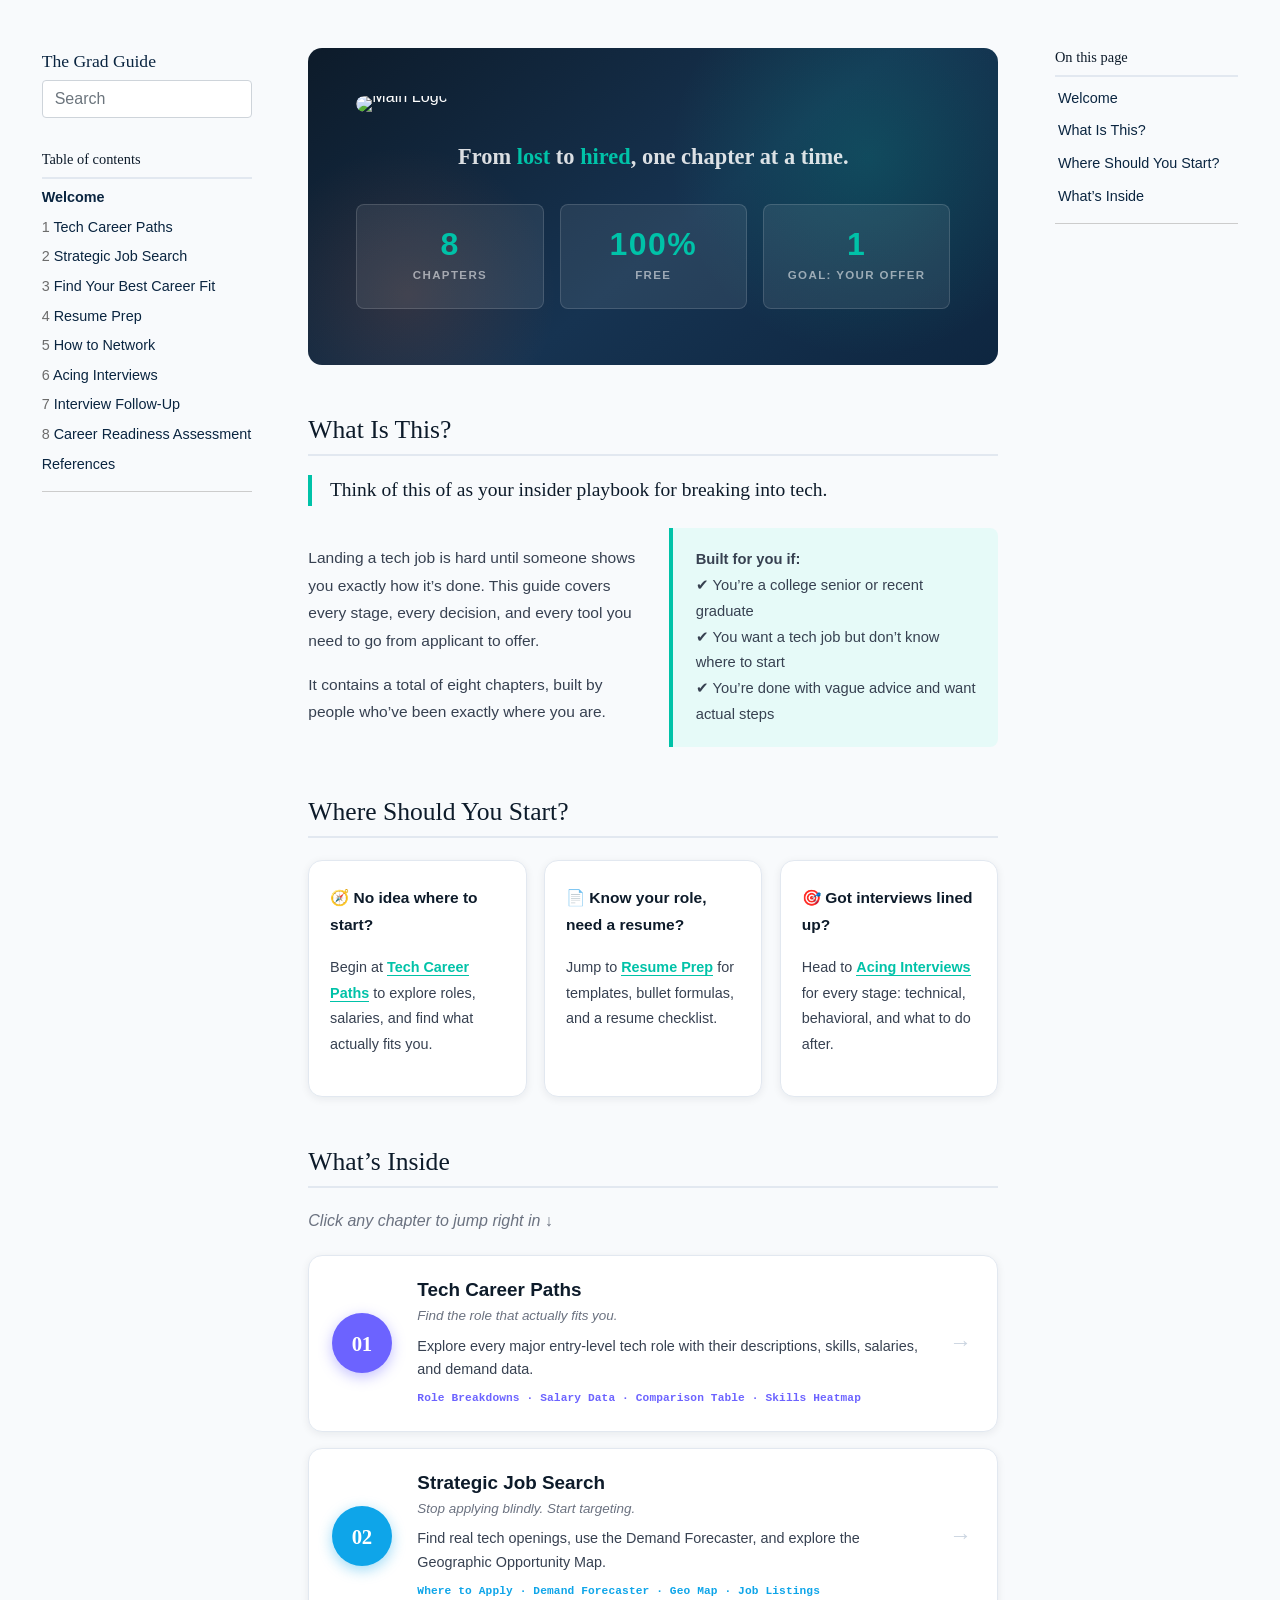
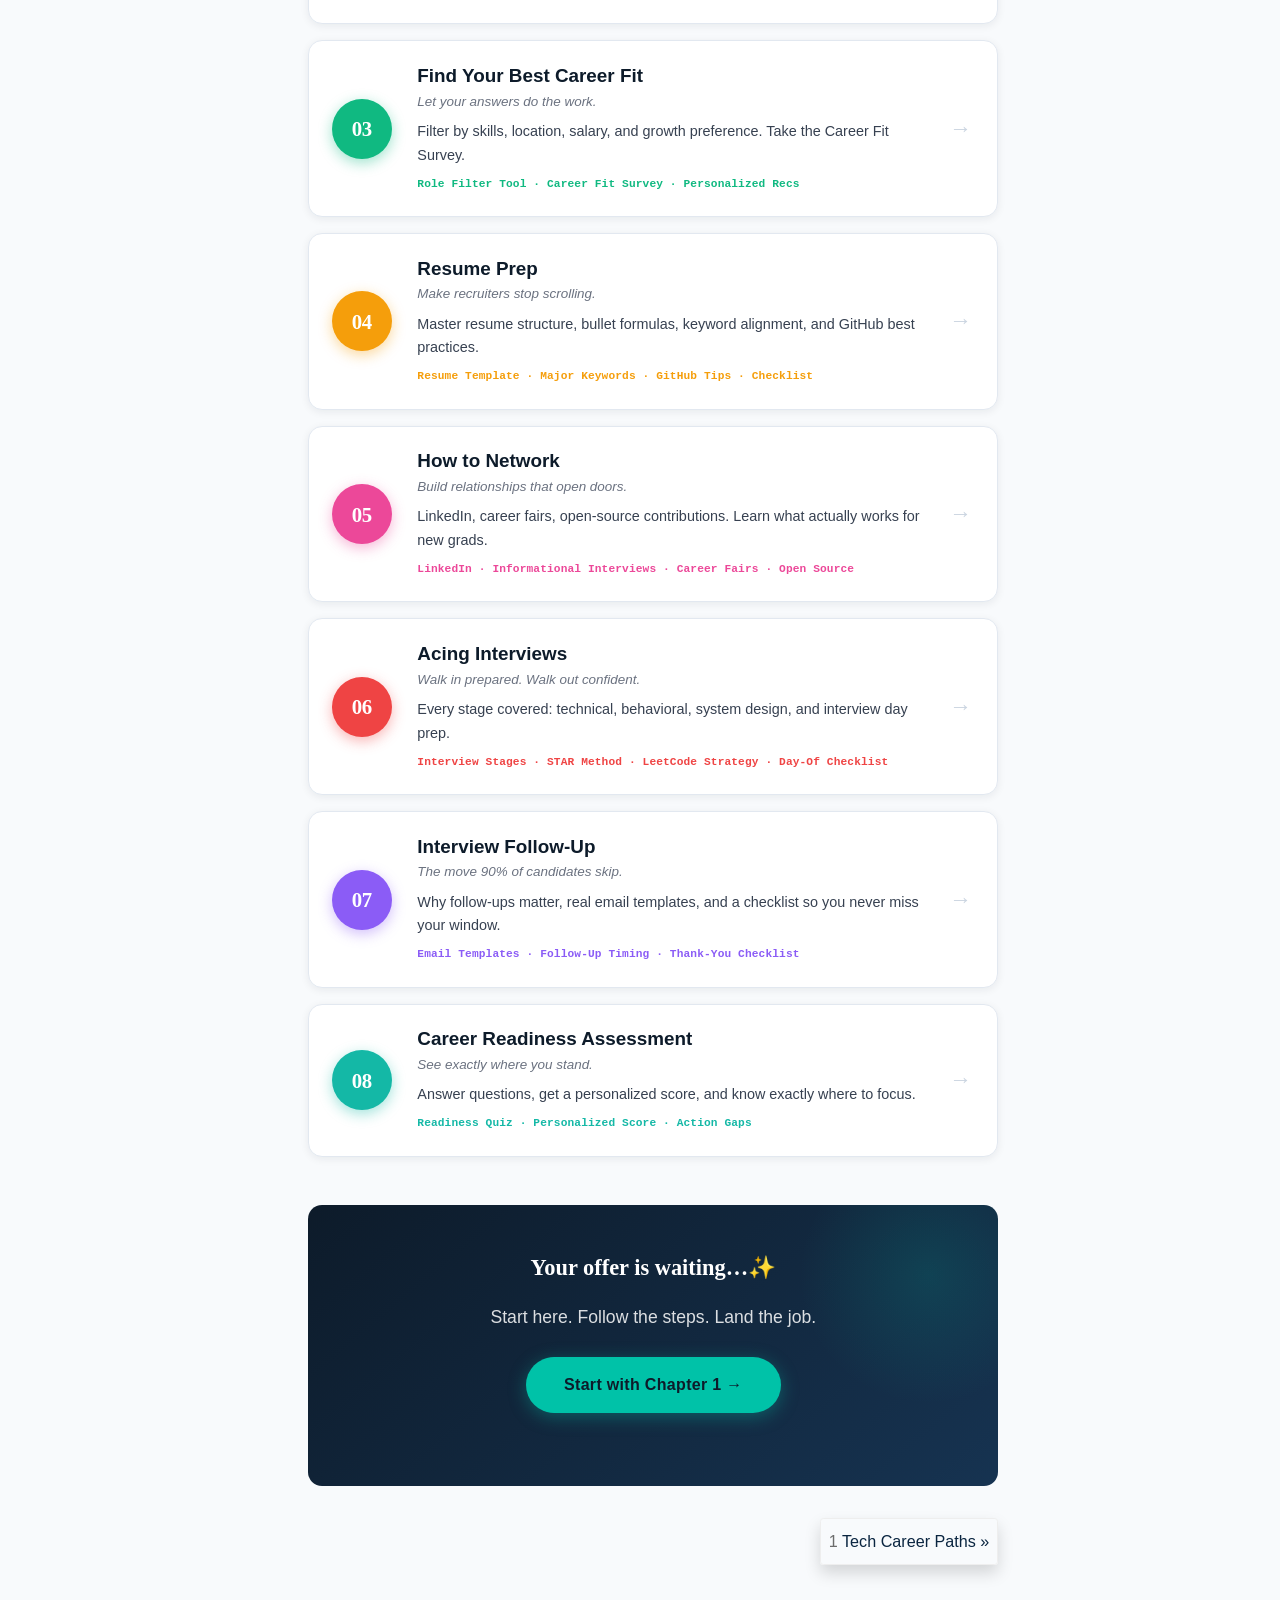
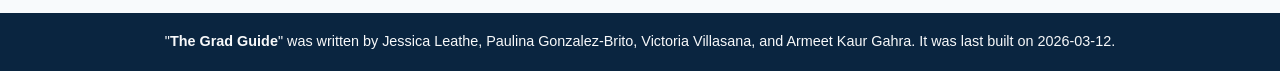
==== _book/index.html @ bd2f6f8c "Merge branch 'main' into Armeet" ====
<!DOCTYPE html>
<html lang="en">
<head>
<meta http-equiv="Content-Type" content="text/html; charset=UTF-8">
<meta charset="utf-8">
<meta name="viewport" content="width=device-width, initial-scale=1, shrink-to-fit=no">
<title>Welcome | The Grad Guide</title>
<meta name="author" content="Jessica Leathe, Paulina Gonzalez-Brito, Victoria Villasana, and Armeet Kaur Gahra">
<meta name="description" content="&lt;p&gt;This is a minimal example of using the bookdown package to write a book.
The HTML output format for this example is bookdown::bs4_book,
set in the _output.yml file.&lt;/p&gt;">
<meta name="generator" content="bookdown 0.46 with bs4_book()">
<meta property="og:title" content="Welcome | The Grad Guide">
<meta property="og:type" content="book">
<meta property="og:description" content="&lt;p&gt;This is a minimal example of using the bookdown package to write a book.
The HTML output format for this example is bookdown::bs4_book,
set in the _output.yml file.&lt;/p&gt;">
<meta name="twitter:card" content="summary">
<meta name="twitter:title" content="Welcome | The Grad Guide">
<meta name="twitter:description" content="&lt;p&gt;This is a minimal example of using the bookdown package to write a book.
The HTML output format for this example is bookdown::bs4_book,
set in the _output.yml file.&lt;/p&gt;">
<!-- JS --><script src="https://cdnjs.cloudflare.com/ajax/libs/clipboard.js/2.0.6/clipboard.min.js" integrity="sha256-inc5kl9MA1hkeYUt+EC3BhlIgyp/2jDIyBLS6k3UxPI=" crossorigin="anonymous"></script><script src="https://cdnjs.cloudflare.com/ajax/libs/fuse.js/6.4.6/fuse.js" integrity="sha512-zv6Ywkjyktsohkbp9bb45V6tEMoWhzFzXis+LrMehmJZZSys19Yxf1dopHx7WzIKxr5tK2dVcYmaCk2uqdjF4A==" crossorigin="anonymous"></script><script src="https://kit.fontawesome.com/6ecbd6c532.js" crossorigin="anonymous"></script><script src="libs/jquery-3.6.0/jquery-3.6.0.min.js"></script><meta name="viewport" content="width=device-width, initial-scale=1, shrink-to-fit=no">
<link href="libs/bootstrap-4.6.0/bootstrap.min.css" rel="stylesheet">
<script src="libs/bootstrap-4.6.0/bootstrap.bundle.min.js"></script><link href="libs/Source_Sans_Pro-0.4.9/font.css" rel="stylesheet">
<link href="libs/Fira_Code-0.4.9/font.css" rel="stylesheet">
<link href="libs/Playfair_Display-0.4.9/font.css" rel="stylesheet">
<script src="libs/bs3compat-0.8.0/transition.js"></script><script src="libs/bs3compat-0.8.0/tabs.js"></script><script src="libs/bs3compat-0.8.0/bs3compat.js"></script><link href="libs/bs4_book-1.0.0/bs4_book.css" rel="stylesheet">
<script src="libs/bs4_book-1.0.0/bs4_book.js"></script><script src="https://cdnjs.cloudflare.com/ajax/libs/autocomplete.js/0.38.0/autocomplete.jquery.min.js" integrity="sha512-GU9ayf+66Xx2TmpxqJpliWbT5PiGYxpaG8rfnBEk1LL8l1KGkRShhngwdXK1UgqhAzWpZHSiYPc09/NwDQIGyg==" crossorigin="anonymous"></script><script src="https://cdnjs.cloudflare.com/ajax/libs/mark.js/8.11.1/mark.min.js" integrity="sha512-5CYOlHXGh6QpOFA/TeTylKLWfB3ftPsde7AnmhuitiTX4K5SqCLBeKro6sPS8ilsz1Q4NRx3v8Ko2IBiszzdww==" crossorigin="anonymous"></script><!-- CSS --><style type="text/css">
    
    div.hanging-indent{margin-left: 1.5em; text-indent: -1.5em;}
  </style>
<style type="text/css">
    /* Used with Pandoc 2.11+ new --citeproc when CSL is used */
    div.csl-bib-body { }
    div.csl-entry {
      clear: both;
        }
    .hanging div.csl-entry {
      margin-left:2em;
      text-indent:-2em;
    }
    div.csl-left-margin {
      min-width:2em;
      float:left;
    }
    div.csl-right-inline {
      margin-left:2em;
      padding-left:1em;
    }
    div.csl-indent {
      margin-left: 2em;
    }
  </style>
<link rel="stylesheet" href="style.css">
</head>
<body data-spy="scroll" data-target="#toc">

<div class="container-fluid">
<div class="row">
  <header class="col-sm-12 col-lg-3 sidebar sidebar-book"><a class="sr-only sr-only-focusable" href="#content">Skip to main content</a>

    <div class="d-flex align-items-start justify-content-between">
      <h1>
        <a href="index.html" title="">The Grad Guide</a>
      </h1>
      <button class="btn btn-outline-primary d-lg-none ml-2 mt-1" type="button" data-toggle="collapse" data-target="#main-nav" aria-expanded="true" aria-controls="main-nav"><i class="fas fa-bars"></i><span class="sr-only">Show table of contents</span></button>
    </div>

    <div id="main-nav" class="collapse-lg">
      <form role="search">
        <input id="search" class="form-control" type="search" placeholder="Search" aria-label="Search">
</form>

      <nav aria-label="Table of contents"><h2>Table of contents</h2>
        <ul class="book-toc list-unstyled">
<li><a class="active" href="index.html">Welcome</a></li>
<li><a class="" href="tech-career-paths.html"><span class="header-section-number">1</span> Tech Career Paths</a></li>
<li><a class="" href="strategic-job-search.html"><span class="header-section-number">2</span> Strategic Job Search</a></li>
<li><a class="" href="find-your-best-career-fit.html"><span class="header-section-number">3</span> Find Your Best Career Fit</a></li>
<li><a class="" href="resume-prep.html"><span class="header-section-number">4</span> Resume Prep</a></li>
<li><a class="" href="how-to-network.html"><span class="header-section-number">5</span> How to Network</a></li>
<li><a class="" href="acing-interviews.html"><span class="header-section-number">6</span> Acing Interviews</a></li>
<li><a class="" href="interview-follow-up.html"><span class="header-section-number">7</span> Interview Follow-Up</a></li>
<li><a class="" href="career-readiness-assessment.html"><span class="header-section-number">8</span> Career Readiness Assessment</a></li>
<li><a class="" href="references.html">References</a></li>
</ul>

        <div class="book-extra">
          
        </div>
      </nav>
</div>
  </header><main class="col-sm-12 col-md-9 col-lg-7" id="content"><!--bookdown:title:end--><!--bookdown:title:start--><div id="welcome" class="section level1 unnumbered">
<h1>Welcome<a class="anchor" aria-label="anchor" href="#welcome"><i class="fas fa-link"></i></a>
</h1>
<div class="welcome-hero">
<div class="hero-logo">
<div class="float">
<img src="logo.png" alt="Main Logo"><div class="figcaption">Main Logo</div>
</div>
</div>
<div class="hero-tagline">
<p>From <strong>lost</strong> to <strong>hired</strong>, one chapter at a time.</p>
</div>
<div class="hero-stat-row">
<div class="hero-stat">
<p><strong>8</strong></p>
<p>Chapters</p>
</div>
<div class="hero-stat">
<p><strong>100%</strong></p>
<p>Free</p>
</div>
<div class="hero-stat">
<p><strong>1</strong></p>
<p>Goal: Your Offer</p>
</div>
</div>
</div>
<hr>
<div id="what-is-this" class="section level2 unnumbered">
<h2>What Is This?<a class="anchor" aria-label="anchor" href="#what-is-this"><i class="fas fa-link"></i></a>
</h2>
<div class="about-lead">
<p>Think of this of as your insider playbook for breaking into tech.</p>
</div>
<div class="two-col">
<div class="two-col-left">
<p>Landing a tech job is hard until someone shows you exactly how it’s done. This guide covers every stage, every decision, and every tool you need to go from applicant to offer.</p>
<p>It contains a total of eight chapters, built by people who’ve been exactly where you are.</p>
</div>
<div class="two-col-right">
<div class="callout-highlight">
<p><strong>Built for you if:</strong></p>
<p>✔ You’re a college senior or recent graduate</p>
<p>✔ You want a tech job but don’t know where to start</p>
<p>✔ You’re done with vague advice and want actual steps</p>
</div>
</div>
</div>
<hr>
</div>
<div id="where-should-you-start" class="section level2 unnumbered">
<h2>Where Should You Start?<a class="anchor" aria-label="anchor" href="#where-should-you-start"><i class="fas fa-link"></i></a>
</h2>
<div class="usage-grid">
<div class="usage-card card-blue">
<p><strong>🧭 No idea where to start?</strong></p>
<p>Begin at <a href="tech-career-paths.html#tech-career-paths">Tech Career Paths</a> to explore roles, salaries, and find what actually fits you.</p>
</div>
<div class="usage-card card-purple">
<p><strong>📄 Know your role, need a resume?</strong></p>
<p>Jump to <a href="resume-prep.html#resume-prep">Resume Prep</a> for templates, bullet formulas, and a resume checklist.</p>
</div>
<div class="usage-card card-orange">
<p><strong>🎯 Got interviews lined up?</strong></p>
<p>Head to <a href="acing-interviews.html#acing-interviews">Acing Interviews</a> for every stage: technical, behavioral, and what to do after.</p>
</div>
</div>
<hr>
</div>
<div id="whats-inside" class="section level2 unnumbered">
<h2>What’s Inside<a class="anchor" aria-label="anchor" href="#whats-inside"><i class="fas fa-link"></i></a>
</h2>
<div class="chapters-intro">
<p>Click any chapter to jump right in ↓</p>
</div>
<div class="chapter-card cc-1">
<p><a href="tech-career-paths.html#tech-career-paths" class="card-title-link"><strong>Tech Career Paths</strong></a></p>
<p><a href="tech-career-paths.html#tech-career-paths" class="card-sub-link"><em>Find the role that actually fits you.</em></a></p>
<p><a href="tech-career-paths.html#tech-career-paths" class="card-desc-link">Explore every major entry-level tech role with their descriptions, skills, salaries, and demand data.</a></p>
<p><a href="tech-career-paths.html#tech-career-paths" class="card-tags-link"><code>Role Breakdowns · Salary Data · Comparison Table · Skills Heatmap</code></a></p>
</div>
<div class="chapter-card cc-2">
<p><a href="strategic-job-search.html#strategic-job-search" class="card-title-link"><strong>Strategic Job Search</strong></a></p>
<p><a href="strategic-job-search.html#strategic-job-search" class="card-sub-link"><em>Stop applying blindly. Start targeting.</em></a></p>
<p><a href="strategic-job-search.html#strategic-job-search" class="card-desc-link">Find real tech openings, use the Demand Forecaster, and explore the Geographic Opportunity Map.</a></p>
<p><a href="strategic-job-search.html#strategic-job-search" class="card-tags-link"><code>Where to Apply · Demand Forecaster · Geo Map · Job Listings</code></a></p>
</div>
<div class="chapter-card cc-3">
<p><a href="find-your-best-career-fit.html#find-your-best-career-fit" class="card-title-link"><strong>Find Your Best Career Fit</strong></a></p>
<p><a href="find-your-best-career-fit.html#find-your-best-career-fit" class="card-sub-link"><em>Let your answers do the work.</em></a></p>
<p><a href="find-your-best-career-fit.html#find-your-best-career-fit" class="card-desc-link">Filter by skills, location, salary, and growth preference. Take the Career Fit Survey.</a></p>
<p><a href="find-your-best-career-fit.html#find-your-best-career-fit" class="card-tags-link"><code>Role Filter Tool · Career Fit Survey · Personalized Recs</code></a></p>
</div>
<div class="chapter-card cc-4">
<p><a href="resume-prep.html#resume-prep" class="card-title-link"><strong>Resume Prep</strong></a></p>
<p><a href="resume-prep.html#resume-prep" class="card-sub-link"><em>Make recruiters stop scrolling.</em></a></p>
<p><a href="resume-prep.html#resume-prep" class="card-desc-link">Master resume structure, bullet formulas, keyword alignment, and GitHub best practices.</a></p>
<p><a href="resume-prep.html#resume-prep" class="card-tags-link"><code>Resume Template · Major Keywords · GitHub Tips · Checklist</code></a></p>
</div>
<div class="chapter-card cc-5">
<p><a href="how-to-network.html#how-to-network" class="card-title-link"><strong>How to Network</strong></a></p>
<p><a href="how-to-network.html#how-to-network" class="card-sub-link"><em>Build relationships that open doors.</em></a></p>
<p><a href="how-to-network.html#how-to-network" class="card-desc-link">LinkedIn, career fairs, open-source contributions. Learn what actually works for new grads.</a></p>
<p><a href="how-to-network.html#how-to-network" class="card-tags-link"><code>LinkedIn · Informational Interviews · Career Fairs · Open Source</code></a></p>
</div>
<div class="chapter-card cc-6">
<p><a href="acing-interviews.html#acing-interviews" class="card-title-link"><strong>Acing Interviews</strong></a></p>
<p><a href="acing-interviews.html#acing-interviews" class="card-sub-link"><em>Walk in prepared. Walk out confident.</em></a></p>
<p><a href="acing-interviews.html#acing-interviews" class="card-desc-link">Every stage covered: technical, behavioral, system design, and interview day prep.</a></p>
<p><a href="acing-interviews.html#acing-interviews" class="card-tags-link"><code>Interview Stages · STAR Method · LeetCode Strategy · Day-Of Checklist</code></a></p>
</div>
<div class="chapter-card cc-7">
<p><a href="interview-follow-up.html#interview-follow-up" class="card-title-link"><strong>Interview Follow-Up</strong></a></p>
<p><a href="interview-follow-up.html#interview-follow-up" class="card-sub-link"><em>The move 90% of candidates skip.</em></a></p>
<p><a href="interview-follow-up.html#interview-follow-up" class="card-desc-link">Why follow-ups matter, real email templates, and a checklist so you never miss your window.</a></p>
<p><a href="interview-follow-up.html#interview-follow-up" class="card-tags-link"><code>Email Templates · Follow-Up Timing · Thank-You Checklist</code></a></p>
</div>
<div class="chapter-card cc-8">
<p><a href="career-readiness-assessment.html#career-readiness-assessment" class="card-title-link"><strong>Career Readiness Assessment</strong></a></p>
<p><a href="career-readiness-assessment.html#career-readiness-assessment" class="card-sub-link"><em>See exactly where you stand.</em></a></p>
<p><a href="career-readiness-assessment.html#career-readiness-assessment" class="card-desc-link">Answer questions, get a personalized score, and know exactly where to focus.</a></p>
<p><a href="career-readiness-assessment.html#career-readiness-assessment" class="card-tags-link"><code>Readiness Quiz · Personalized Score · Action Gaps</code></a></p>
</div>
<hr>
<div class="closing-message">
<div class="closing-inner">
<p><strong>Your offer is waiting…✨</strong></p>
<p>Start here. Follow the steps. Land the job.</p>
</div>
<div class="start-cta">
<p><a href="tech-career-paths.html#tech-career-paths">Start with Chapter 1 →</a></p>
</div>
</div>

</div>
</div>
  <div class="chapter-nav">
<div class="empty"></div>
<div class="next"><a href="tech-career-paths.html"><span class="header-section-number">1</span> Tech Career Paths</a></div>
</div></main><div class="col-md-3 col-lg-2 d-none d-md-block sidebar sidebar-chapter">
    <nav id="toc" data-toggle="toc" aria-label="On this page"><h2>On this page</h2>
      <ul class="nav navbar-nav">
<li><a class="nav-link" href="#welcome">Welcome</a></li>
<li><a class="nav-link" href="#what-is-this">What Is This?</a></li>
<li><a class="nav-link" href="#where-should-you-start">Where Should You Start?</a></li>
<li><a class="nav-link" href="#whats-inside">What’s Inside</a></li>
</ul>

      <div class="book-extra">
        <ul class="list-unstyled">
          
        </ul>
</div>
    </nav>
</div>

</div>
</div> <!-- .container -->

<footer class="bg-primary text-light mt-5"><div class="container"><div class="row">

  <div class="col-12 col-md-6 mt-3">
    <p>"<strong>The Grad Guide</strong>" was written by Jessica Leathe, Paulina Gonzalez-Brito, Victoria Villasana, and Armeet Kaur Gahra. It was last built on 2026-03-12.</p>
  </div>

  <div class="col-12 col-md-6 mt-3">
    <p>This book was built by the <a class="text-light" href="https://bookdown.org">bookdown</a> R package.</p>
  </div>

</div></div>
</footer>
</body>
</html>
---- _book/libs/bs4_book-1.0.0/bs4_book.css ----
/* Page structure ----------------------------------------------------------

+-----+-----------------+------+--------------+
|     | sidebar-chapter | main | sidebar-book |
+=====+=================+======+==============+
| sml | 12 (collapsed)  | 12   | -            |
| md  | 12 (collapsed)  | 9    | 3            |
| lg  | 3               | 7    | 2            |
+-----+-----------------+------+--------------+

Side uses container-fluid so we set up some additional breakpoints, to ensure
that the columns never get too wide, either individually or collectively.

*/


@media (min-width: 1200px) {
  .container-fluid {
    max-width: 95rem;
  }
  .container-fluid .row {
    justify-content: space-evenly;
  }
  .container-fluid main {
    max-width: 45rem;
  }
  .sidebar {
    max-width: 15rem;
  }

  /* Increase font-size for very wide devices */
  body {
    font-size: 18px
  }
}

main {margin-top: 1rem;}

@media (max-width: 991.98px) {
  .sidebar {
    max-width: 100%;
  }

  .collapse-lg {
    display: none;
    padding: 1rem;
    border-radius: 0.2rem;
    background: #fafafa;
    margin-top: 0.5rem;
    margin-bottom: 1rem;
    box-shadow: 5px 5px 10px rgba(0.1, 0.1, 0.1, 0.5);
    border: 1px solid var(--primary);
  }
  .book-toc {
    column-count: 2;
  }
  .sidebar-book, main {
    padding-left: 1rem;
  }
  .sidebar-book {
    margin-top: 1rem;
  }
}
@media (min-width: 992px) {
  .collapse-lg {
    display: block !important;
  }
}
.collapse-lg.show {
  display: block;
}

@media (min-width: 768px) {
  .sidebar-chapter {
    position: sticky;
    max-height: 100vh;
    top: 0;
    overflow-y: auto;
  }
}

@media (min-width: 992px) {
  .sidebar-book {
    position: sticky;
    max-height: 100vh;
    top: 0;
    overflow-y: auto;
  }
}

/* Chapter nav ----------------------------------------- */

.chapter-nav {
  display: flex;
  justify-content: space-between;
  margin-top: 2rem;
}
.chapter-nav .prev, .chapter-nav .next {
  padding: 0.5rem;
  border: 1px solid #eee;
  border-radius: 0.2rem;
  box-shadow: 0 .5rem 1rem rgba(0,0,0,.15);
}
.chapter-nav .empty {
  border: none;
}
.chapter-nav .prev a:before {
  content: "« ";
}
.chapter-nav .next a:after {
  content: " »";
}

/* Sidebar ------------------------------------------------------ */

.sidebar h1, .sidebar h2 {
  margin-top: 1.5rem;
  margin-bottom: 0.5rem;
}
.sidebar h1 {
  font-size: 1.1rem;
}
@media (max-width: 991.98px) {
  .sidebar h1 {
    font-size: 1.5rem;
    margin-top: 0rem;
  }
}
.sidebar h2 {
  font-size: 0.9rem;
}

.sidebar hr {
  margin: 0 0 0.5rem 0;
}

.sidebar li {
  margin-bottom: 0.5rem;
  font-size: 0.9rem;
  line-height: 1.5;
}

.sidebar li.book-part {
  margin-top: 1rem;
}

.book-toc .active {
  font-weight: bolder;
}

.book-extra {
  border-top: 1px solid #ccc;
  margin-top: 0.5rem;
  padding-top: 0.5rem;
  font-size: 0.9rem;
}

.book-extra i {
  font-size: 1.2em;
}

/* Sticky footer ----------------------------------------- */
html, body {height: 100%}

body {
  display: flex;
  flex-direction: column;
}
.container-fluid {
  flex: 1 0 auto;
}
footer {
  flex-shrink: 0;
  font-size: 0.9rem;

}
footer a {
  text-decoration: underline;
}

/* Scrollspy --------------------------------------------- */

nav[data-toggle="toc"] .nav > li {
  margin-bottom: calc(0.5rem - 3px);
}

nav[data-toggle="toc"] .nav > li > a {
  padding: 3px;
  display: block;
}

nav[data-toggle="toc"] .nav > li > a:hover {
  text-decoration: underline;
}

nav[data-toggle="toc"] .nav a.nav-link.active,
nav[data-toggle="toc"] .nav .nav-link.active > li > a {
  background-color: #eee;
}

/* Nav: second level (shown on .active) */
nav[data-toggle="toc"] .nav-link + ul {
  display: none;
}
nav[data-toggle="toc"] .nav-link.active + ul {
  margin-top: 3px;
  display: block;
}

nav[data-toggle="toc"] .nav .nav > li {
  margin-bottom: 0;
}
nav[data-toggle="toc"] .nav .nav > li > a {
  margin-left: 10px;
}
/* Figures -------------------------------------------- */

.figure, .inline-figure {
  width: 100%;
  overflow-x: auto;
}

.inline-figure {
  border: solid 2px #f1f1f1;
  margin-bottom: 1rem; /* to match <p> */
}

.figure {
  border-top: 2px solid #eee;
  border-bottom: 2px solid #eee;
  margin:  1.5rem -0.5rem 1rem -0.5rem;
  padding: 1.5rem    0    1rem      1rem;
}

@media (max-width: 767.98px) {
  .figure {
    margin: 1.5rem -1rem 1.5rem -1rem;
    padding: 1.5rem;
    width: 100vw;
  }
}

caption, p.caption {
  text-align: left;
  margin-top: 1rem;
  margin-bottom: 0;
  font-size: 0.9rem;
  color: #777;
}

/* Headings -------------------------------------------- */

h2 {
  margin-top: 2rem;
  margin-bottom: 1rem;
  font-size: 1.5rem;
}
h3 { margin-top: 1.5em; font-size: 1.2rem; }
h4 { margin-top: 1.5em; font-size: 1.1rem; }
h5 { margin-top: 1.5em; font-size: 1rem; }

h1, h2, h3, h4, h5 {
  line-height: 1.3;
}

.header-section-number {
  color: #6C6C6C;
  font-weight: normal;
}

.dropdown-item .header-section-number {
  position: absolute;
  width: 2rem;
  left: -1rem;
  display: block;
  text-align: right;
}

.anchor {
  font-size: max(0.5em, 1rem);
  margin-left: 0.5rem;
  display: none;
}
h1:hover .anchor,
h2:hover .anchor,
h3:hover .anchor,
h4:hover .anchor,
h5:hover .anchor,
h6:hover .anchor {
  display: inline;
}

/* Tables ---------------------------------------------- */

.inline-table {
  overflow-x: auto;
}

table.kable_wrapper td {
  vertical-align: top;
}


/* Footnotes --------------------------------------------- */

.popover {
  max-width: min(100vw, 32rem);
  font-size: 0.9rem;
  box-shadow: 4px 4px 8px rgba(0, 0, 0, 0.3);
}
.popover-body {
  padding: 0.75rem;
}
.popover-body p:last-child {
  margin-bottom: 0;
}

a.footnote-ref {
  cursor: pointer;
}

/* Search ---------------------------------------------- */

mark {
  background: linear-gradient(-100deg,
    hsla(48,92%,75%,.3),
    hsla(48,92%,75%,.7) 95%,
    hsla(48,92%,75%,.1)
  )
}

.algolia-autocomplete .aa-hint {
  color: #999;
}
.algolia-autocomplete .aa-dropdown-menu {
  width: min(100%, 20rem);
  background-color: #fff;
  border: 1px solid var(--gray);
  border-radius: 0.2rem;
  margin-top: 2px;

  max-height: 50vh;
  overflow-y: auto;
}
.algolia-autocomplete .aa-dropdown-menu .aa-suggestion {
  cursor: pointer;
  padding: 5px 4px;
  border-bottom: 1px #ddd solid;
  font-size: 0.9rem;
}
.algolia-autocomplete .aa-dropdown-menu .aa-suggestion.aa-cursor {
  background-color: #B2D7FF;
}

/* Code ------------------------------------------------ */

pre {
  position: relative;
  overflow: auto;
  border: 1px solid #eee;
  padding: 0.5rem;
  margin: 0 -0.5rem 1rem -0.5rem;
  background-image: linear-gradient(160deg,#f8f8f8 0,#f1f1f1 100%);
}

@media (max-width: 767.98px) {
  /* Make background span full width on mobile */
  .section > .sourceCode > pre {
    margin: 0 -1rem 1rem -1rem;
    padding: 0.5rem 1rem;
    width: 100vw;
  }
}

code {
  background-color: #f8f8f8;
}

pre code {
  background-color: transparent;
  word-break: normal; /* force wide blocks to scroll, not wrap */
  word-wrap: normal;
}

pre, code {
  border-radius: 0.2rem;
  color: #212529; /* match text colour */
}
code a:any-link {
  color: inherit; /* use colour from syntax highlighting */
  text-decoration: underline;
  text-decoration-color: #ccc;
}

/* copy button */

div.sourceCode {
  position: relative;
}

.btn-copy {
  position: absolute;
  top: 0rem;
  right: -0.5rem; /* coherent with pre margin rule */
}

div.sourceCode > button {
  filter: opacity(50%);
}

div.sourceCode > button:hover {
  filter: opacity(100%);
}

div.sourceCode > button > i.bi::before {
  display: inline-block;
  height: 1rem;
  width: 1rem;
  content: "";
  vertical-align: -0.125em;
  background-image: url('data:image/svg+xml,<svg xmlns="http://www.w3.org/2000/svg" width="16" height="16" fill="currentColor" viewBox="0 0 16 16"><path d="M4 1.5H3a2 2 0 0 0-2 2V14a2 2 0 0 0 2 2h10a2 2 0 0 0 2-2V3.5a2 2 0 0 0-2-2h-1v1h1a1 1 0 0 1 1 1V14a1 1 0 0 1-1 1H3a1 1 0 0 1-1-1V3.5a1 1 0 0 1 1-1h1v-1z"/><path d="M9.5 1a.5.5 0 0 1 .5.5v1a.5.5 0 0 1-.5.5h-3a.5.5 0 0 1-.5-.5v-1a.5.5 0 0 1 .5-.5h3zm-3-1A1.5 1.5 0 0 0 5 1.5v1A1.5 1.5 0 0 0 6.5 4h3A1.5 1.5 0 0 0 11 2.5v-1A1.5 1.5 0 0 0 9.5 0h-3z"/></svg>');
  background-repeat: no-repeat;
  background-size: 1rem 1rem;
}

div.sourceCode > button.btn-copy-checked > .bi::before {
  background-image: url('data:image/svg+xml,<svg xmlns="http://www.w3.org/2000/svg" width="16" height="16" fill="currentColor" viewBox="0 0 16 16"><path d="M13.854 3.646a.5.5 0 0 1 0 .708l-7 7a.5.5 0 0 1-.708 0l-3.5-3.5a.5.5 0 1 1 .708-.708L6.5 10.293l6.646-6.647a.5.5 0 0 1 .708 0z"/></svg>');
}

/* https://github.com/rstudio/distill/blob/master/inst/rmarkdown/templates/distill_article/resources/a11y.theme + https://gist.github.com/hadley/f53b6e92df20994fdabe6562d284728a */
code span.ot {color:#007faa}
code span.at {color:#7d9029}
code span.ss {color:#bb6688}
code span.an {color:#545454;}
code span.fu {color:#4254A7}
code span.st {color:#008000}
code span.cf {color:#007faa;}
code span.op {color:#696969}
code span.er {color:#ff0000;}
code span.bn {color:#a1024a}
code span.al {color:#ff0000;}
code span.va {color:#19177c}
code span.bu {color: #007faa;}
code span.ex {}
code span.pp {color:#bc7a00}
code span.in {color:#545454;}
code span.vs {color:#008000}
code span.wa {color:#545454; font-style: italic}
code span.do {color:#ba2121; font-style: italic}
code span.im {color:#007faa; font-weight: bold;}
code span.ch {color:#008000}
code span.dt {color:#aa5d00}
code span.fl {color:#a1024a}
code span.co {color:#545454}
code span.cv {color:#545454; font-style: italic}
code span.cn {color:#d91e18}
code span.sc {color:#008000}
code span.dv {color:#a1024a}
code span.kw {color:#007faa}

/* Misc typography ---------------------------------------------- */

a {
  overflow-wrap: break-word;
  word-wrap: break-word;
}

blockquote {
  border-left: 0.5rem solid #eee;
  padding-left: 0.5rem;
  margin-left: -0.5rem;
}

body {
  line-height: 1.6;
}

.smallcaps {
  font-variant: small-caps;
}

/* special callout blocks */

.rmdnote, .rmdcaution, .rmdimportant, .rmdtip, .rmdwarning {
  margin: 1rem calc(-2px - 0.5em);
  padding: 1rem;
  border: 2px solid #eee;
}

.rmdnote > *:last-child, .rmdcaution > *:last-child, .rmdimportant > *:last-child, .rmdtip > *:last-child, .rmdwarning > *:last-child {
  margin-bottom: 0;
}

@media (max-width: 767.98px) {
  .rmdnote, .rmdcaution, .rmdimportant, .rmdtip, .rmdwarning {
    margin: 1rem -1rem;
    border-width: 4px;
  }
}

.rmdnote {
  border-color: var(--primary);
}
.rmdimportant {
  border-color: var(--success);
}
.rmdcaution {
  border-color: var(--danger);
}
.rmdwarning {
  border-color: var(--warning);
}
.rmdtip {
  border-color: var(--info);
}

.rmdcaution pre, .rmdimportant pre, .rmdnote pre, .rmdtip pre, .rmdwarning pre {
  /* Make code blocks full width in rmdnote */
  margin: 0 -1rem 1rem -1rem;
  padding: 1rem;
}

.rmdcaution .btn-copy, .rmdimportant .btn-copy, .rmdnote .btn-copy, .rmdtip .btn-copy, .rmdwarning .btn-copy {
  /* Needs to be set according to margin in callout pre block */
  right: -1rem;
}

main ul {
 list-style-type: square;
}
main ol, main ul {
  padding-left: 25px;
  margin-bottom: 0;
}
main li {
  margin-bottom: 0.5rem;
}
main ol > li:first-child, main ul > li:first-child {
  margin-top: 0.5rem;
}

/* Cover image */

img.cover {
  float: right;
  margin: 0 1rem 0 1rem;
  box-shadow: 0 .5rem 1rem rgba(0,0,0,.15);
}
@media (max-width: 767.98px) {
  img.cover {
    float: none;
    display: block;
    margin: 0 auto 1rem auto;
  }
}
---- _book/style.css ----
/* -------------- WELCOME PAGE -------------- */

/* --- DESIGN TOKENS --- */
:root {
  --navy:           #0D1B2A;
  --navy-mid:       #1B2E45;
  --teal:           #00C2A8;
  --teal-light:     #E6FAF8;
  --orange:         #FF6B35;
  --orange-light:   #FFF1EB;
  --surface:        #F8FAFC;
  --white:          #FFFFFF;
  --border:         #E2E8F0;
  --border-dark:    #CBD5E1;
  --text-main:      #0D1B2A;
  --text-body:      #374151;
  --text-muted:     #6B7280;
  --radius:         14px;
  --radius-sm:      8px;
  --shadow-sm:      0 2px 8px rgba(13,27,42,0.07);
  --shadow-md:      0 6px 24px rgba(13,27,42,0.11);
  --shadow-lg:      0 12px 40px rgba(13,27,42,0.16);
  --font-display:   'Playfair Display', Georgia, serif;
  --font-body:      'Source Sans Pro', 'Segoe UI', Arial, sans-serif;
  --font-mono:      'Fira Code', 'Courier New', monospace;
  --c1: #6C63FF;
  --c2: #0EA5E9;
  --c3: #10B981;
  --c4: #F59E0B;
  --c5: #EC4899;
  --c6: #EF4444;
  --c7: #8B5CF6;
  --c8: #14B8A6;
}

/* --- BASE --- */
body {
  font-family: var(--font-body);
  color: var(--text-body);
  background: var(--surface);
  font-size: 1.01rem;
  line-height: 1.78;
}

/* -- Hide Welcome heading on page, but keep in TOC -- */
#welcome > h1 {
  display: none !important;
}

#welcome {
  padding-top: 2rem;
}

.col-md-6.mt-3:last-child {
  display: none !important;
}

.col-md-6.mt-3:first-child {
  text-align: center !important;
  max-width: 100% !important;
  flex: 0 0 100% !important;
}

.sidebar-book {
  padding-top: 1.6rem !important;
}

.sidebar-book nav {
  margin-top: -1rem !important;
}

/* --- HERO --- */
.welcome-hero {
  background: linear-gradient(140deg, var(--navy) 0%, #163351 55%, #0e2640 100%);
  color: #fff;
  padding: 3rem 3rem 3.5rem;
  border-radius: var(--radius);
  margin-bottom: 2.8rem;
  position: relative;
  overflow: hidden;
}

.welcome-hero::before {
  content: '';
  position: absolute;
  top: -90px; right: -70px;
  width: 400px; height: 400px;
  border-radius: 50%;
  background: radial-gradient(circle, rgba(0,194,168,0.18) 0%, transparent 70%);
  pointer-events: none;
}
.welcome-hero::after {
  content: '';
  position: absolute;
  bottom: -80px; left: -50px;
  width: 300px; height: 300px;
  border-radius: 50%;
  background: radial-gradient(circle, rgba(255,107,53,0.13) 0%, transparent 70%);
  pointer-events: none;
}

hr {
  display: none !important;
}

/* -- Logo in Hero -- */
.hero-logo {
  margin-bottom: 1.8rem;
  position: relative;
  z-index: 1;
  line-height: 0;
}

.hero-logo img {
  height: 215px !important;
  width: auto !important;
  max-width: 100% !important;
  display: block !important;
  object-fit: contain;
  object-position: left center;
  border: none !important;
  box-shadow: none !important;
  outline: none !important;
  padding: 0 !important;
  margin: 0 !important;
  border-radius: 12px !important;
}

.hero-logo .figcaption {
  display: none !important;
}

.hero-logo .float {
  border-radius: 12px !important;
  overflow: hidden !important;
  display: inline-block !important;
  max-width: 100% !important;
}

.hero-logo .float img {
  border-radius: 12px !important;
  max-width: 100% !important;
  height: auto !important;
}

/* -- Title Hidden -- */
.hero-title {
  display: none !important;
}

.hero-tagline {
  font-family: var(--font-display);
  font-size: 1.4rem;
  font-weight: 600;
  color: rgba(255,255,255,0.85);
  line-height: 1.4;
  margin-bottom: 2rem;
  position: relative;
  z-index: 1;
  text-align: center;
}

.hero-tagline strong {
  color: var(--teal);
  font-weight: 800;
}

/* -- Stat boxes -- */
.hero-stat-row {
  display: flex;
  gap: 1rem;
  flex-wrap: wrap;
  position: relative;
  z-index: 1;
}

.hero-stat {
  flex: 1;
  min-width: 100px;
  display: flex;
  flex-direction: column;
  align-items: center;
  justify-content: center;
  text-align: center;
  background: rgba(255,255,255,0.08);
  border: 1px solid rgba(255,255,255,0.14);
  border-radius: var(--radius-sm);
  padding: 1.4rem 1rem;
  font-size: 0.72rem;
  font-weight: 700;
  color: rgba(255,255,255,0.55);
  text-transform: uppercase;
  letter-spacing: 0.12em;
}

.hero-stat strong {
  display: block !important;
  font-size: 2rem !important;
  font-weight: 900 !important;
  color: var(--teal) !important;
  line-height: 1 !important;
  margin-bottom: 0.35rem !important;
}

.hero-stat p {
  margin: 0 !important;
  font-size: 0.72rem !important;
  color: rgba(255,255,255,0.55) !important;
  text-transform: uppercase !important;
  letter-spacing: 0.12em !important;
}

/* --- HEADINGS --- */
h2 {
  font-family: var(--font-display);
  font-size: 1.6rem;
  color: var(--navy);
  margin-top: 3rem !important;
  margin-bottom: 1.2rem;
  padding-bottom: 0.5rem;
  border-bottom: 2px solid var(--border) !important;
}

hr {
  border: none;
  border-top: 1.5px solid var(--border);
  margin: 2.8rem 0;
}

/* -- What it is -- */
.about-lead {
  font-family: var(--font-display);
  font-size: 1.22rem;
  color: var(--navy);
  border-left: 4px solid var(--teal);
  padding-left: 1.1rem;
  margin-bottom: 1.4rem;
  line-height: 1.55;
}

.two-col {
  display: grid;
  grid-template-columns: 1fr 1fr;
  gap: 2rem;
  align-items: start;
}

.two-col-left {
  font-size: 0.97rem;
  color: var(--text-body);
  margin-top: 1rem;
}

.callout-highlight {
  background: var(--teal-light);
  border-left: 4px solid var(--teal);
  border-radius: 0 var(--radius-sm) var(--radius-sm) 0;
  padding: 1.2rem 1.4rem;
  font-size: 0.92rem;
  color: var(--text-body);
  line-height: 1.75;
}
.callout-highlight p { margin: 0; }

/* --- WHERE TO START --- */
.usage-grid {
  display: grid;
  grid-template-columns: repeat(3, 1fr);
  gap: 1.1rem;
  margin: 1.4rem 0 0.5rem;
}

.usage-card {
  background: var(--white);
  border: 1.5px solid var(--border);
  border-radius: var(--radius);
  padding: 1.4rem 1.3rem;
  box-shadow: var(--shadow-sm);
  font-size: 0.9rem;
  color: var(--text-body);
  transition: box-shadow 0.2s, transform 0.2s;
}
.usage-card:hover {
  box-shadow: var(--shadow-md);
  transform: translateY(-2px);
}
.usage-card strong {
  display: block;
  font-size: 0.97rem;
  color: var(--navy);
  margin-bottom: 0.5rem;
}
.usage-card a {
  color: var(--teal);
  font-weight: 600;
  text-decoration: none;
  border-bottom: 1.5px solid var(--teal);
}
.usage-card a:hover { color: var(--orange); border-color: var(--orange); }

/* --- CHAPTER CARDS --- */
.chapters-intro {
  font-size: 1rem;
  color: var(--text-muted);
  margin-bottom: 1.2rem;
  font-style: italic;
}

.chapter-cards-wrapper {
  counter-reset: chapter-counter;
}

.chapter-card {
  counter-increment: chapter-counter;
  position: relative;
  background: var(--white);
  border-radius: var(--radius);
  padding: 1.4rem 4.5rem 1.4rem 108px;
  margin-bottom: 1rem;
  box-shadow: var(--shadow-sm);
  border: 1.5px solid var(--border);
  min-height: 88px;
  transition: box-shadow 0.22s, transform 0.22s, background 0.22s, border-color 0.22s;
  cursor: pointer;
}

.chapter-card:hover {
  box-shadow: var(--shadow-lg);
  transform: translateY(-3px);
}

/* -- Per-paragraph card links --*/
.card-title-link,
.card-sub-link,
.card-desc-link,
.card-tags-link {
  display: block !important;
  text-decoration: none !important;
  border: none !important;
  position: relative !important;
  z-index: 2 !important;
}

.card-title-link {
  font-size: 1.18rem !important;
  font-weight: 800 !important;
  color: var(--navy) !important;
  line-height: 1.3;
  margin-bottom: 0.15rem;
  transition: color 0.18s;
}
.card-title-link strong { font-size: inherit; font-weight: inherit; color: inherit; }
.cc-1:hover .card-title-link { color: var(--c1) !important; }
.cc-2:hover .card-title-link { color: var(--c2) !important; }
.cc-3:hover .card-title-link { color: var(--c3) !important; }
.cc-4:hover .card-title-link { color: var(--c4) !important; }
.cc-5:hover .card-title-link { color: var(--c5) !important; }
.cc-6:hover .card-title-link { color: var(--c6) !important; }
.cc-7:hover .card-title-link { color: var(--c7) !important; }
.cc-8:hover .card-title-link { color: var(--c8) !important; }

.card-sub-link {
  font-size: 0.84rem !important;
  color: var(--text-muted) !important;
  font-style: italic;
  margin-bottom: 0.4rem;
}
.card-sub-link em { color: inherit; font-style: italic; }

.card-desc-link {
  font-size: 0.9rem !important;
  color: var(--text-body) !important;
  line-height: 1.65;
  margin-bottom: 0.45rem;
}

.card-tags-link {
  font-family: var(--font-mono) !important;
  font-size: 0.7rem !important;
  font-weight: 600 !important;
  letter-spacing: 0.01em;
}
.card-tags-link code {
  font-family: inherit; font-size: inherit; font-weight: inherit;
  background: none; padding: 0; border: none; color: inherit;
}
.cc-1 .card-tags-link { color: var(--c1) !important; }
.cc-2 .card-tags-link { color: var(--c2) !important; }
.cc-3 .card-tags-link { color: var(--c3) !important; }
.cc-4 .card-tags-link { color: var(--c4) !important; }
.cc-5 .card-tags-link { color: var(--c5) !important; }
.cc-6 .card-tags-link { color: var(--c6) !important; }
.cc-7 .card-tags-link { color: var(--c7) !important; }
.cc-8 .card-tags-link { color: var(--c8) !important; }

/* -- Circle badge -- */
.chapter-card::before {
  position: absolute;
  left: 1.4rem;
  top: 50%;
  transform: translateY(-50%);
  width: 60px;
  height: 60px;
  border-radius: 50%;
  display: flex;
  align-items: center;
  justify-content: center;
  font-family: var(--font-display);
  font-size: 1.3rem;
  font-weight: 900;
  color: #fff;
  letter-spacing: -0.02em;
  transition: transform 0.22s;
  z-index: 1;
}
.chapter-card:hover::before { transform: translateY(-50%) scale(1.08); }

.cc-1::before { background: var(--c1); box-shadow: 0 4px 14px rgba(108,99,255,0.4); content: "01"; }
.cc-2::before { background: var(--c2); box-shadow: 0 4px 14px rgba(14,165,233,0.4);  content: "02"; }
.cc-3::before { background: var(--c3); box-shadow: 0 4px 14px rgba(16,185,129,0.4);  content: "03"; }
.cc-4::before { background: var(--c4); box-shadow: 0 4px 14px rgba(245,158,11,0.4);  content: "04"; }
.cc-5::before { background: var(--c5); box-shadow: 0 4px 14px rgba(236,72,153,0.4);  content: "05"; }
.cc-6::before { background: var(--c6); box-shadow: 0 4px 14px rgba(239,68,68,0.4);   content: "06"; }
.cc-7::before { background: var(--c7); box-shadow: 0 4px 14px rgba(139,92,246,0.4);  content: "07"; }
.cc-8::before { background: var(--c8); box-shadow: 0 4px 14px rgba(20,184,166,0.4);  content: "08"; }

/* -- Arrow -- */
.chapter-card::after {
  content: "→";
  position: absolute;
  right: 1.6rem;
  top: 50%;
  transform: translateY(-50%);
  font-size: 1.4rem;
  font-weight: 300;
  color: var(--border-dark);
  z-index: 1;
  transition: color 0.2s, right 0.2s;
}
.chapter-card:hover::after { right: 1.2rem; }
.cc-1:hover::after { color: var(--c1); }
.cc-2:hover::after { color: var(--c2); }
.cc-3:hover::after { color: var(--c3); }
.cc-4:hover::after { color: var(--c4); }
.cc-5:hover::after { color: var(--c5); }
.cc-6:hover::after { color: var(--c6); }
.cc-7:hover::after { color: var(--c7); }
.cc-8:hover::after { color: var(--c8); }

/* -- Hover tints -- */
.cc-1:hover { background: #faf9ff; border-color: var(--c1); }
.cc-2:hover { background: #f0f9ff; border-color: var(--c2); }
.cc-3:hover { background: #f0fdf4; border-color: var(--c3); }
.cc-4:hover { background: #fffbeb; border-color: var(--c4); }
.cc-5:hover { background: #fff0f7; border-color: var(--c5); }
.cc-6:hover { background: #fff5f5; border-color: var(--c6); }
.cc-7:hover { background: #faf5ff; border-color: var(--c7); }
.cc-8:hover { background: #f0fdfc; border-color: var(--c8); }

/* -- Card paragraph wrapper -- */
.chapter-card > p {
  margin: 0;
  position: relative;
  z-index: 2;
  font-size: 0.9rem;
  line-height: 1.7;
}

/* --- CLOSING HERO --- */
.closing-message {
  background: linear-gradient(140deg, var(--navy) 0%, #163351 100%);
  border-radius: var(--radius);
  padding: 2.8rem 3rem;
  margin-top: 3rem !important;
  margin-bottom: 1.4rem;
  text-align: center;
  position: relative;
  overflow: hidden;
}
.closing-message::before {
  content: '';
  position: absolute;
  top: -60px; right: -60px;
  width: 260px; height: 260px;
  border-radius: 50%;
  background: radial-gradient(circle, rgba(0,194,168,0.15) 0%, transparent 70%);
}

.closing-inner {
  color: rgba(255,255,255,0.85);
  font-size: 1.1rem;
  line-height: 1.65;
  position: relative;
  z-index: 1;
}
.closing-inner strong {
  color: #fff;
  font-size: 1.4rem;
  display: block;
  margin-bottom: 0.5rem;
  font-family: var(--font-display);
}

.start-cta {
  text-align: center;
  padding: 0.6rem 0 0.8rem;
}
.start-cta a {
  display: inline-block;
  background: var(--teal);
  color: var(--navy) !important;
  font-weight: 800;
  font-size: 1rem;
  text-decoration: none !important;
  padding: 0.85rem 2.4rem;
  border-radius: 50px;
  letter-spacing: 0.02em;
  transition: background 0.18s, transform 0.18s, box-shadow 0.18s;
  box-shadow: 0 4px 18px rgba(0,194,168,0.35);
}
.start-cta a:hover {
  background: var(--orange);
  transform: translateY(-2px);
  box-shadow: 0 6px 24px rgba(255,107,53,0.4);
}
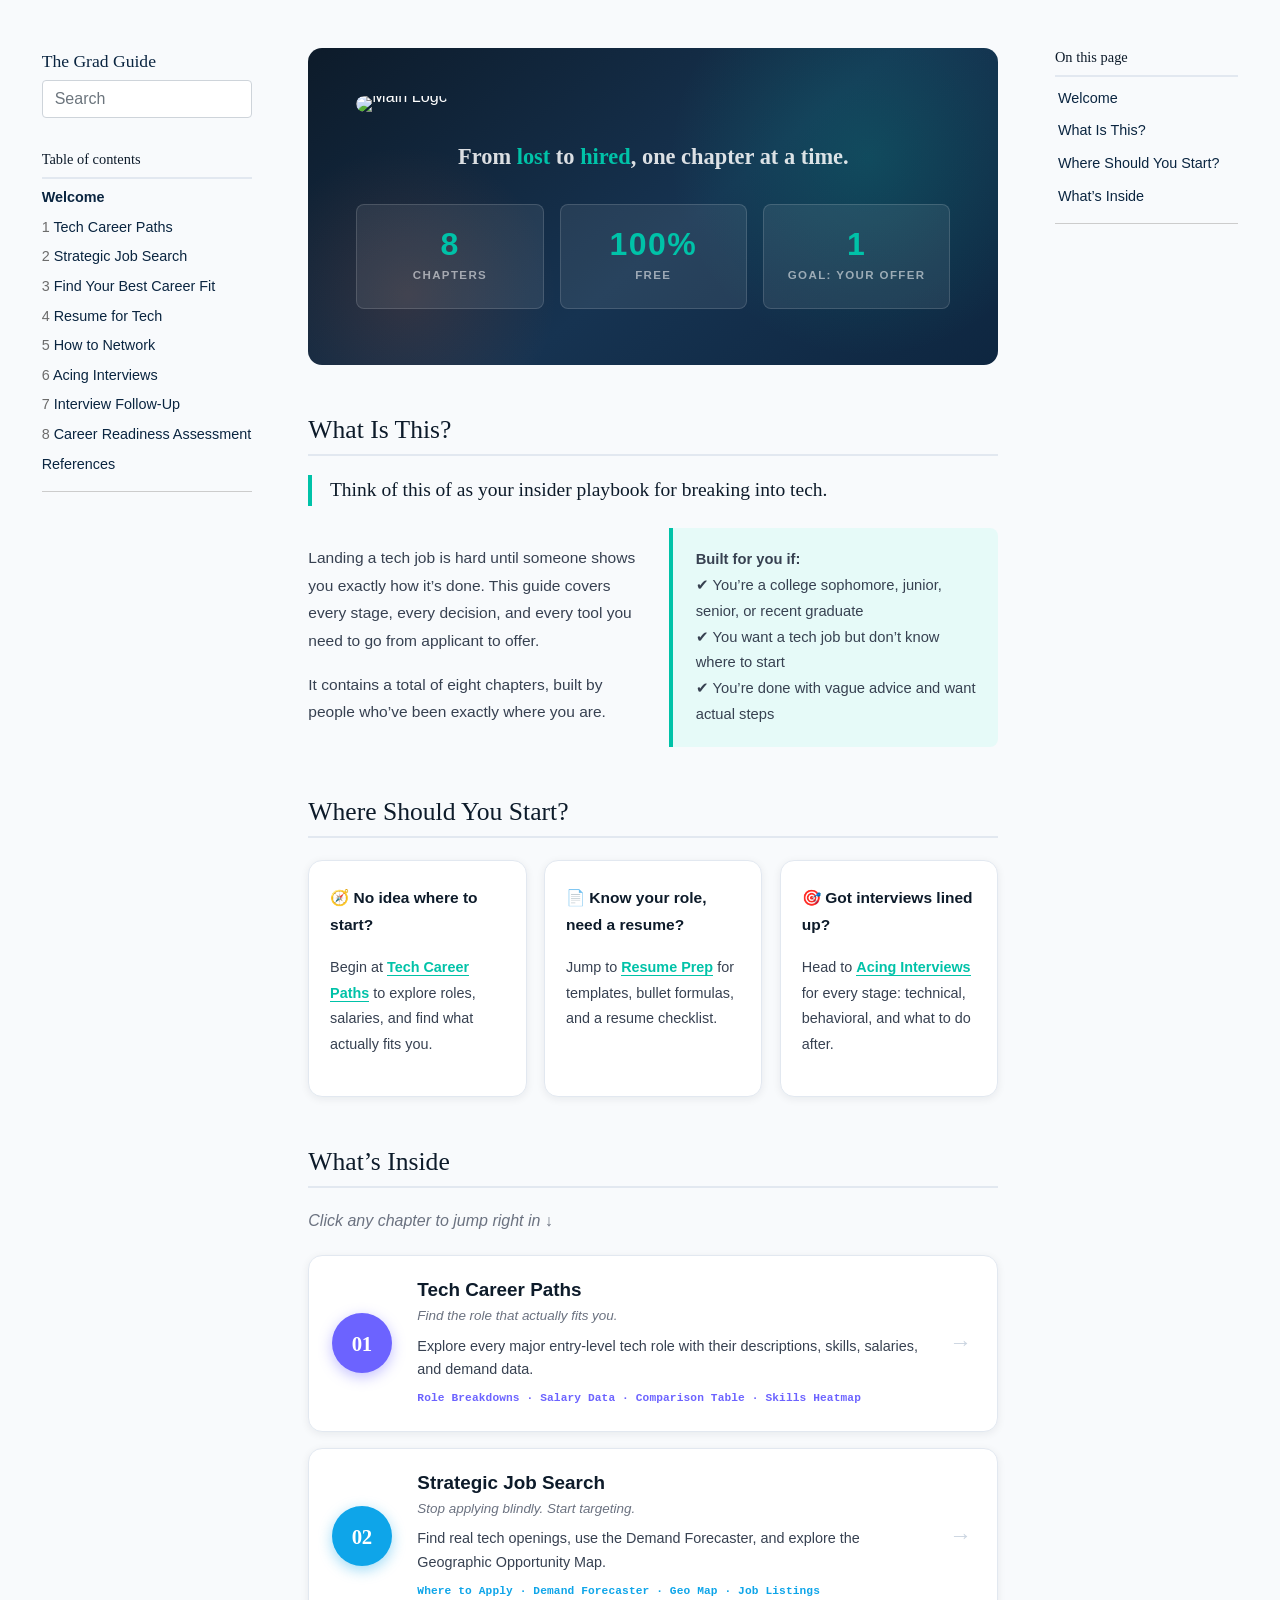
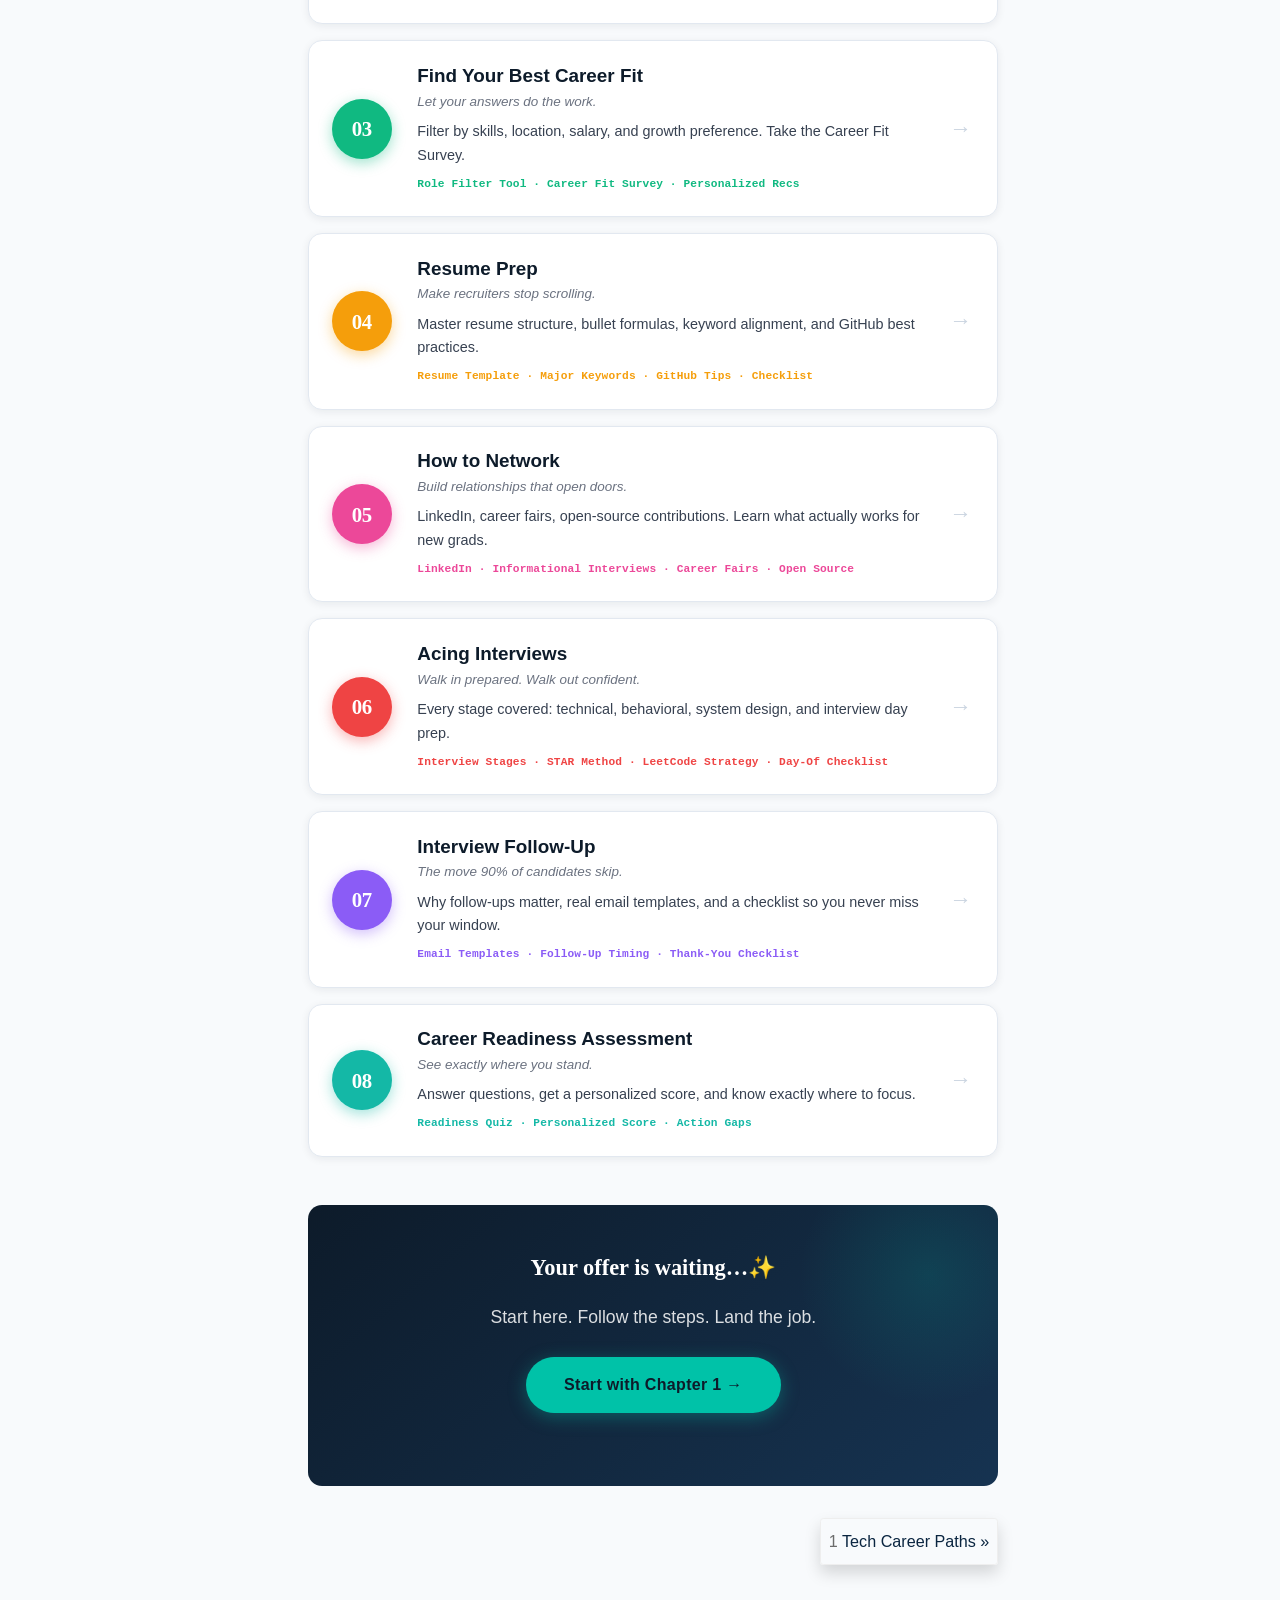
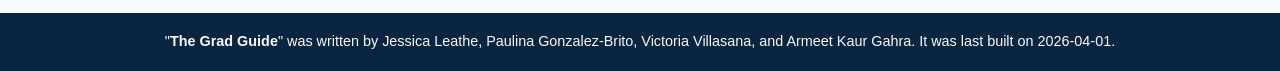
==== commit e4ac149a: "Finished the TCP chapter and made minor changes on Welcome page" ====
--- a/_book/index.html
+++ b/_book/index.html
@@ -7,19 +7,19 @@
 <title>Welcome | The Grad Guide</title>
 <meta name="author" content="Jessica Leathe, Paulina Gonzalez-Brito, Victoria Villasana, and Armeet Kaur Gahra">
 <meta name="description" content="&lt;p&gt;This is a minimal example of using the bookdown package to write a book.
-The HTML output format for this example is bookdown::bs4_book,
-set in the _output.yml file.&lt;/p&gt;">
+set in the _output.yml file.
+The HTML output format for this example is bookdown::bs4_book,&lt;/p&gt;">
 <meta name="generator" content="bookdown 0.46 with bs4_book()">
 <meta property="og:title" content="Welcome | The Grad Guide">
 <meta property="og:type" content="book">
 <meta property="og:description" content="&lt;p&gt;This is a minimal example of using the bookdown package to write a book.
-The HTML output format for this example is bookdown::bs4_book,
-set in the _output.yml file.&lt;/p&gt;">
+set in the _output.yml file.
+The HTML output format for this example is bookdown::bs4_book,&lt;/p&gt;">
 <meta name="twitter:card" content="summary">
 <meta name="twitter:title" content="Welcome | The Grad Guide">
 <meta name="twitter:description" content="&lt;p&gt;This is a minimal example of using the bookdown package to write a book.
-The HTML output format for this example is bookdown::bs4_book,
-set in the _output.yml file.&lt;/p&gt;">
+set in the _output.yml file.
+The HTML output format for this example is bookdown::bs4_book,&lt;/p&gt;">
 <!-- JS --><script src="https://cdnjs.cloudflare.com/ajax/libs/clipboard.js/2.0.6/clipboard.min.js" integrity="sha256-inc5kl9MA1hkeYUt+EC3BhlIgyp/2jDIyBLS6k3UxPI=" crossorigin="anonymous"></script><script src="https://cdnjs.cloudflare.com/ajax/libs/fuse.js/6.4.6/fuse.js" integrity="sha512-zv6Ywkjyktsohkbp9bb45V6tEMoWhzFzXis+LrMehmJZZSys19Yxf1dopHx7WzIKxr5tK2dVcYmaCk2uqdjF4A==" crossorigin="anonymous"></script><script src="https://kit.fontawesome.com/6ecbd6c532.js" crossorigin="anonymous"></script><script src="libs/jquery-3.6.0/jquery-3.6.0.min.js"></script><meta name="viewport" content="width=device-width, initial-scale=1, shrink-to-fit=no">
 <link href="libs/bootstrap-4.6.0/bootstrap.min.css" rel="stylesheet">
 <script src="libs/bootstrap-4.6.0/bootstrap.bundle.min.js"></script><link href="libs/Source_Sans_Pro-0.4.9/font.css" rel="stylesheet">
@@ -30,28 +30,6 @@
     
     div.hanging-indent{margin-left: 1.5em; text-indent: -1.5em;}
   </style>
-<style type="text/css">
-    /* Used with Pandoc 2.11+ new --citeproc when CSL is used */
-    div.csl-bib-body { }
-    div.csl-entry {
-      clear: both;
-        }
-    .hanging div.csl-entry {
-      margin-left:2em;
-      text-indent:-2em;
-    }
-    div.csl-left-margin {
-      min-width:2em;
-      float:left;
-    }
-    div.csl-right-inline {
-      margin-left:2em;
-      padding-left:1em;
-    }
-    div.csl-indent {
-      margin-left: 2em;
-    }
-  </style>
 <link rel="stylesheet" href="style.css">
 </head>
 <body data-spy="scroll" data-target="#toc">
@@ -78,7 +56,7 @@
 <li><a class="" href="tech-career-paths.html"><span class="header-section-number">1</span> Tech Career Paths</a></li>
 <li><a class="" href="strategic-job-search.html"><span class="header-section-number">2</span> Strategic Job Search</a></li>
 <li><a class="" href="find-your-best-career-fit.html"><span class="header-section-number">3</span> Find Your Best Career Fit</a></li>
-<li><a class="" href="resume-prep.html"><span class="header-section-number">4</span> Resume Prep</a></li>
+<li><a class="" href="resume-for-tech.html"><span class="header-section-number">4</span> Resume for Tech</a></li>
 <li><a class="" href="how-to-network.html"><span class="header-section-number">5</span> How to Network</a></li>
 <li><a class="" href="acing-interviews.html"><span class="header-section-number">6</span> Acing Interviews</a></li>
 <li><a class="" href="interview-follow-up.html"><span class="header-section-number">7</span> Interview Follow-Up</a></li>
@@ -133,7 +111,7 @@
 <div class="two-col-right">
 <div class="callout-highlight">
 <p><strong>Built for you if:</strong></p>
-<p>✔ You’re a college senior or recent graduate</p>
+<p>✔ You’re a college sophomore, junior, senior, or recent graduate</p>
 <p>✔ You want a tech job but don’t know where to start</p>
 <p>✔ You’re done with vague advice and want actual steps</p>
 </div>
@@ -151,7 +129,7 @@
 </div>
 <div class="usage-card card-purple">
 <p><strong>📄 Know your role, need a resume?</strong></p>
-<p>Jump to <a href="resume-prep.html#resume-prep">Resume Prep</a> for templates, bullet formulas, and a resume checklist.</p>
+<p>Jump to <a href="#resume-prep">Resume Prep</a> for templates, bullet formulas, and a resume checklist.</p>
 </div>
 <div class="usage-card card-orange">
 <p><strong>🎯 Got interviews lined up?</strong></p>
@@ -185,10 +163,10 @@
 <p><a href="find-your-best-career-fit.html#find-your-best-career-fit" class="card-tags-link"><code>Role Filter Tool · Career Fit Survey · Personalized Recs</code></a></p>
 </div>
 <div class="chapter-card cc-4">
-<p><a href="resume-prep.html#resume-prep" class="card-title-link"><strong>Resume Prep</strong></a></p>
-<p><a href="resume-prep.html#resume-prep" class="card-sub-link"><em>Make recruiters stop scrolling.</em></a></p>
-<p><a href="resume-prep.html#resume-prep" class="card-desc-link">Master resume structure, bullet formulas, keyword alignment, and GitHub best practices.</a></p>
-<p><a href="resume-prep.html#resume-prep" class="card-tags-link"><code>Resume Template · Major Keywords · GitHub Tips · Checklist</code></a></p>
+<p><a href="#resume-prep" class="card-title-link"><strong>Resume Prep</strong></a></p>
+<p><a href="#resume-prep" class="card-sub-link"><em>Make recruiters stop scrolling.</em></a></p>
+<p><a href="#resume-prep" class="card-desc-link">Master resume structure, bullet formulas, keyword alignment, and GitHub best practices.</a></p>
+<p><a href="#resume-prep" class="card-tags-link"><code>Resume Template · Major Keywords · GitHub Tips · Checklist</code></a></p>
 </div>
 <div class="chapter-card cc-5">
 <p><a href="how-to-network.html#how-to-network" class="card-title-link"><strong>How to Network</strong></a></p>
@@ -253,7 +231,7 @@
 <footer class="bg-primary text-light mt-5"><div class="container"><div class="row">
 
   <div class="col-12 col-md-6 mt-3">
-    <p>"<strong>The Grad Guide</strong>" was written by Jessica Leathe, Paulina Gonzalez-Brito, Victoria Villasana, and Armeet Kaur Gahra. It was last built on 2026-03-12.</p>
+    <p>"<strong>The Grad Guide</strong>" was written by Jessica Leathe, Paulina Gonzalez-Brito, Victoria Villasana, and Armeet Kaur Gahra. It was last built on 2026-04-01.</p>
   </div>
 
   <div class="col-12 col-md-6 mt-3">
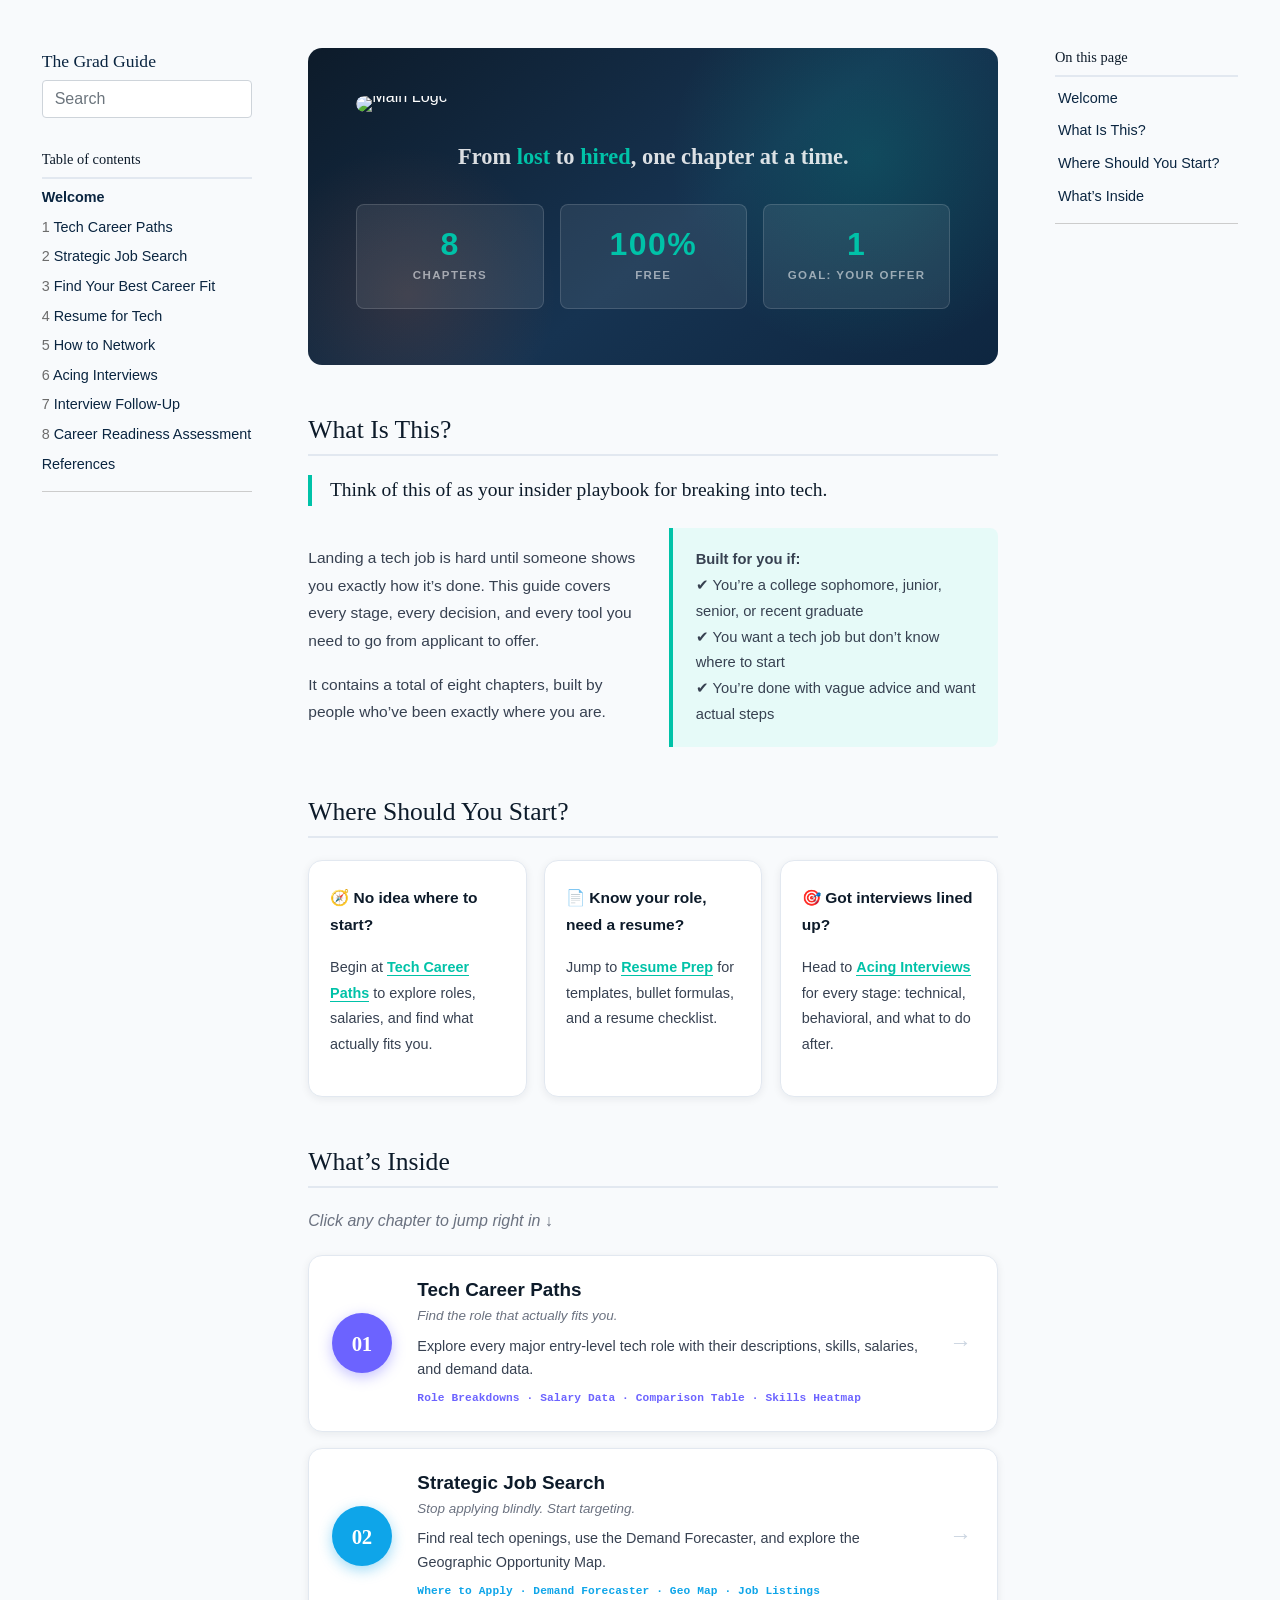
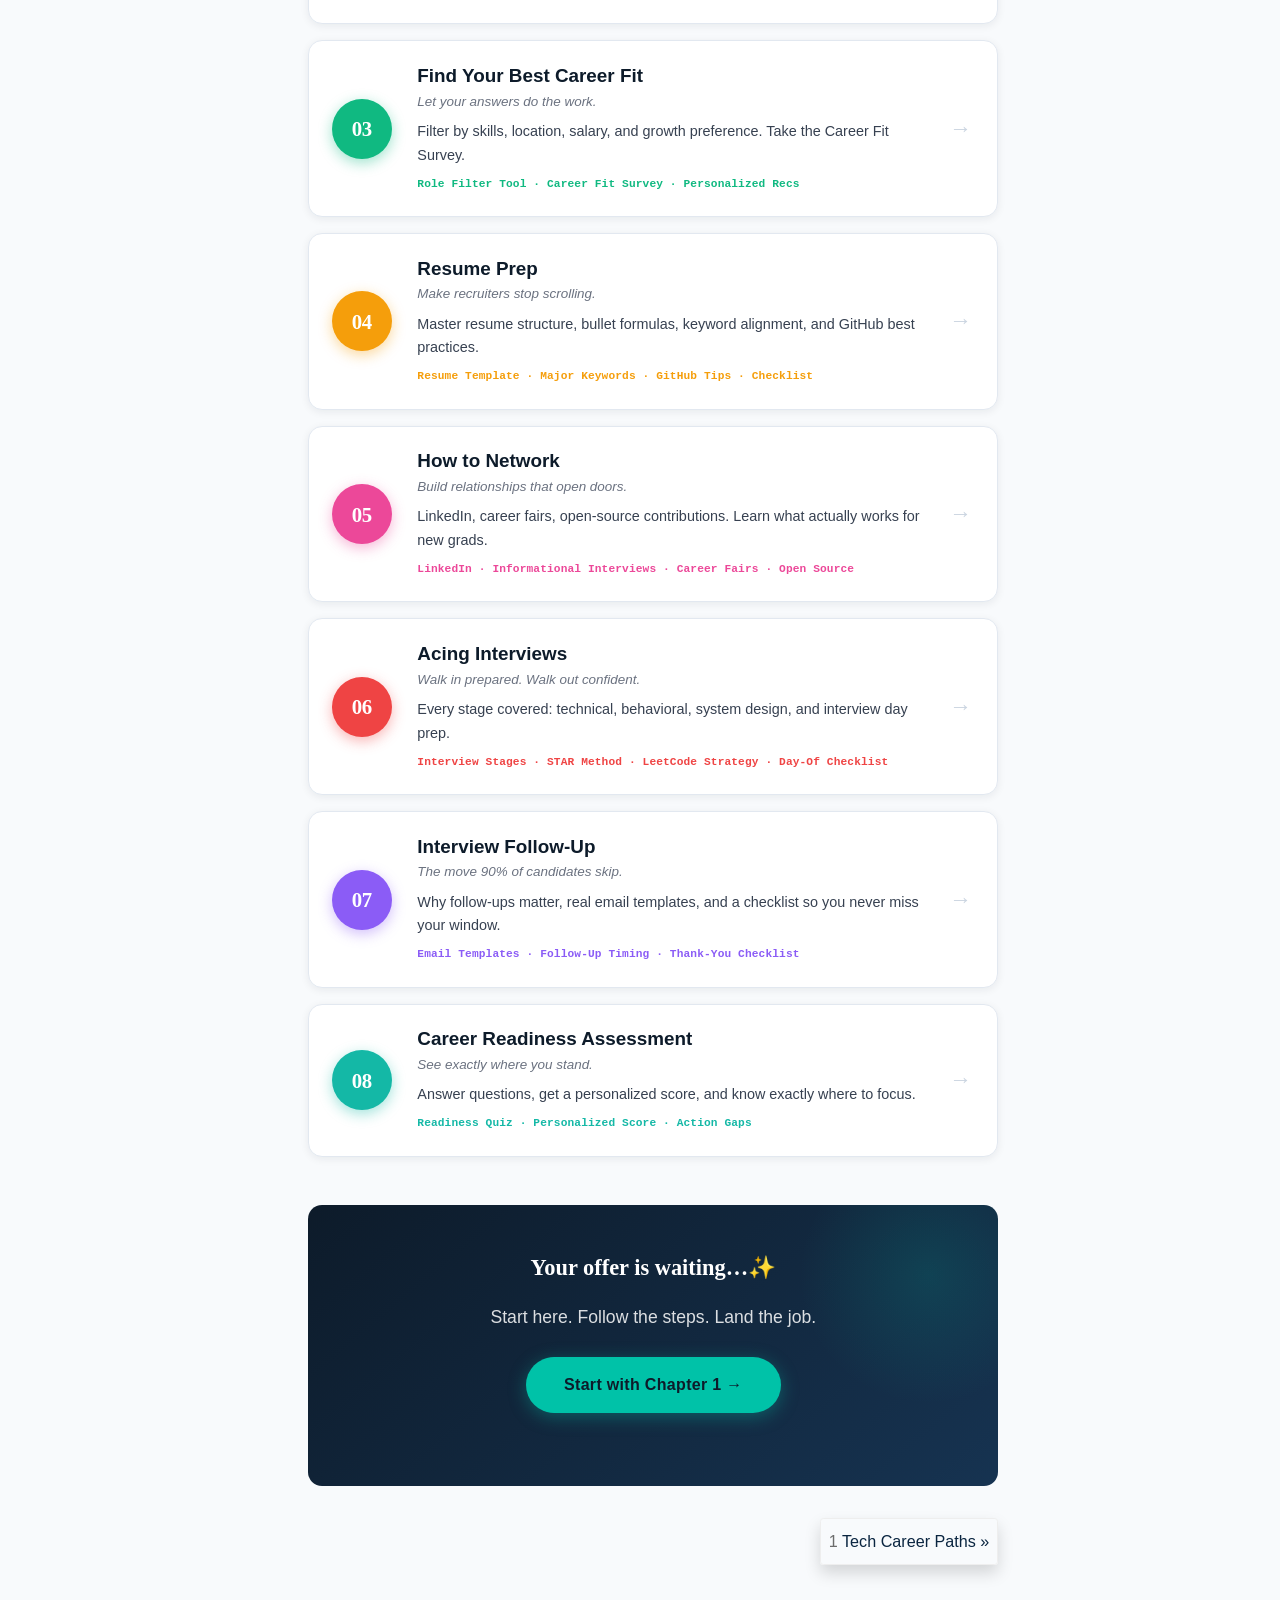
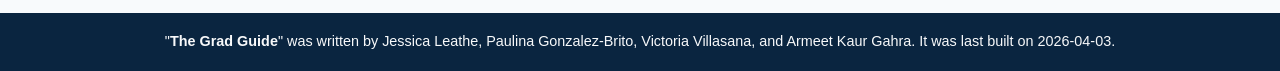
==== commit bcf88c46: "FInished the Acing Interviews Chapter" ====
--- a/_book/index.html
+++ b/_book/index.html
@@ -231,7 +231,7 @@
 <footer class="bg-primary text-light mt-5"><div class="container"><div class="row">
 
   <div class="col-12 col-md-6 mt-3">
-    <p>"<strong>The Grad Guide</strong>" was written by Jessica Leathe, Paulina Gonzalez-Brito, Victoria Villasana, and Armeet Kaur Gahra. It was last built on 2026-04-01.</p>
+    <p>"<strong>The Grad Guide</strong>" was written by Jessica Leathe, Paulina Gonzalez-Brito, Victoria Villasana, and Armeet Kaur Gahra. It was last built on 2026-04-03.</p>
   </div>
 
   <div class="col-12 col-md-6 mt-3">
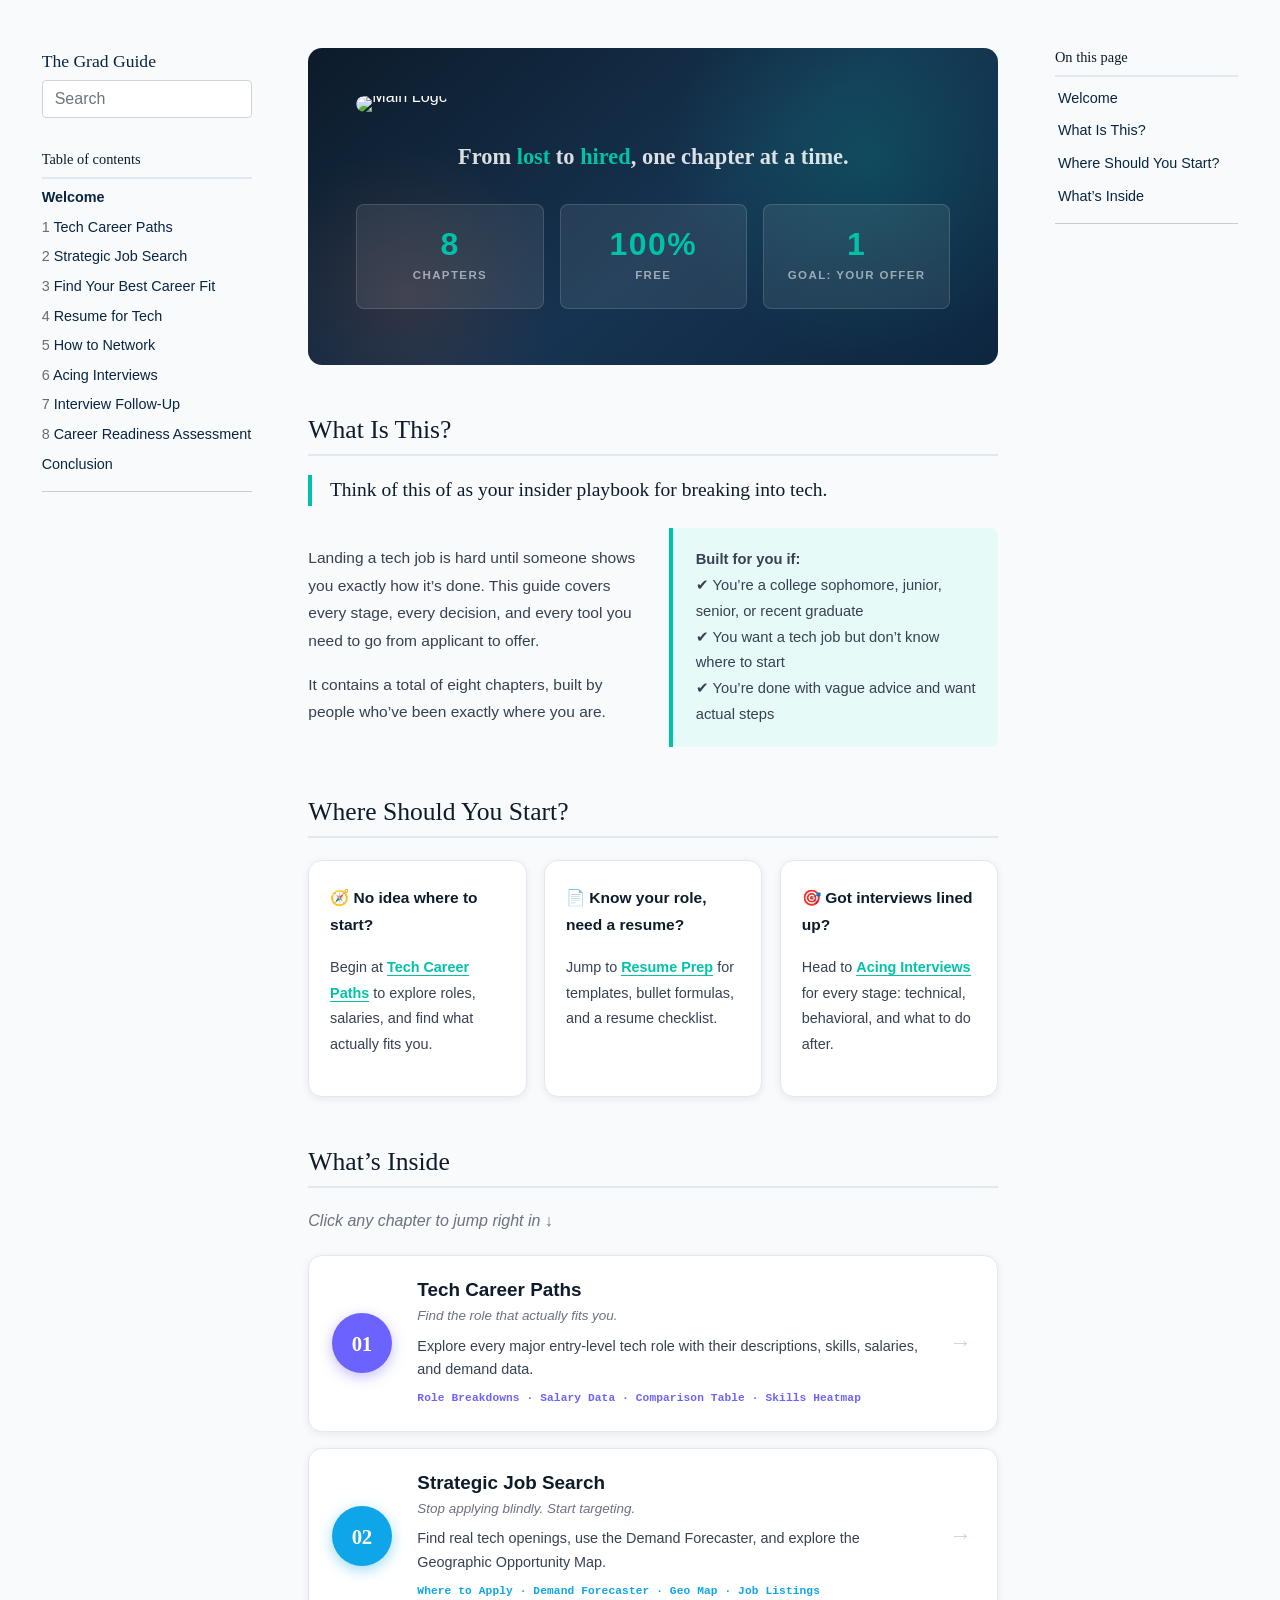
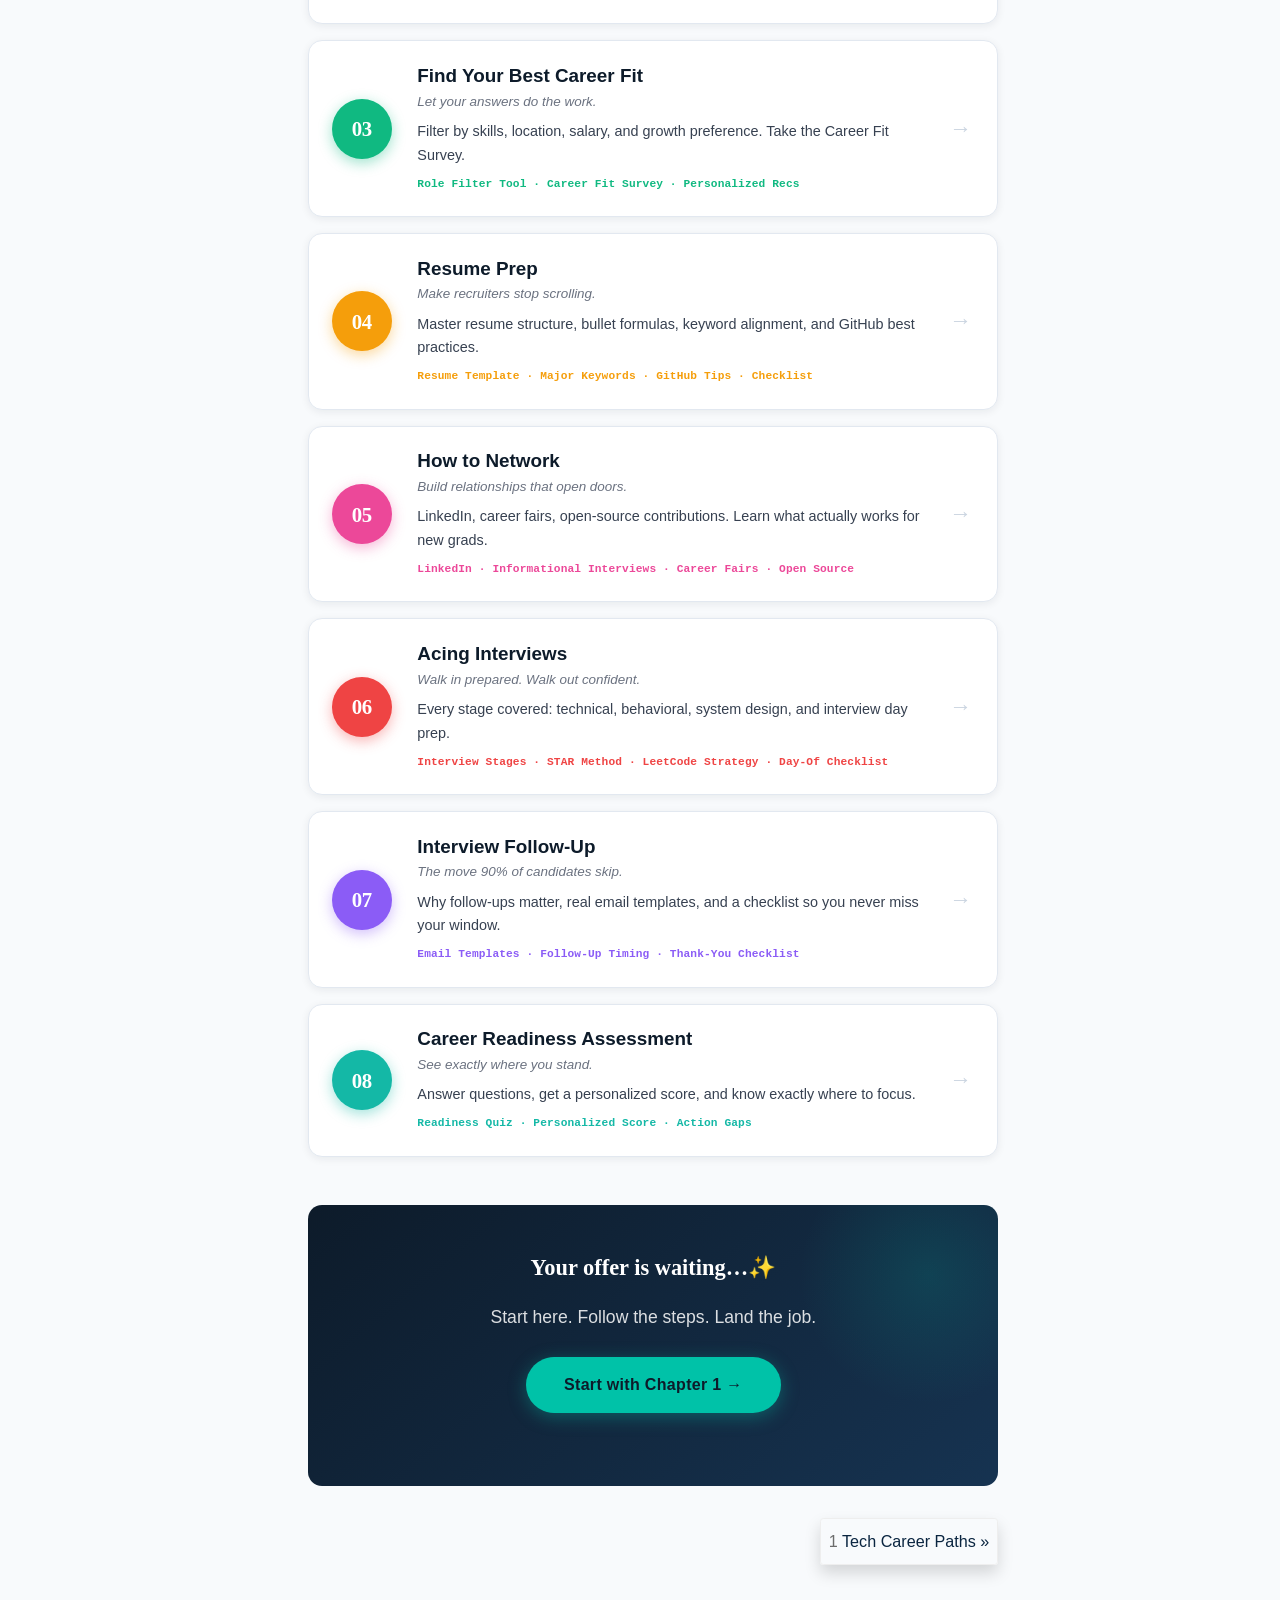
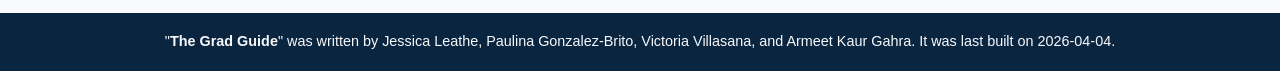
==== commit e509ef23: "Fixed the UI design on the other chapters so it all looks cohesive. Finished conclusion chapter." ====
--- a/_book/index.html
+++ b/_book/index.html
@@ -61,7 +61,7 @@
 <li><a class="" href="acing-interviews.html"><span class="header-section-number">6</span> Acing Interviews</a></li>
 <li><a class="" href="interview-follow-up.html"><span class="header-section-number">7</span> Interview Follow-Up</a></li>
 <li><a class="" href="career-readiness-assessment.html"><span class="header-section-number">8</span> Career Readiness Assessment</a></li>
-<li><a class="" href="references.html">References</a></li>
+<li><a class="" href="conclusion.html">Conclusion</a></li>
 </ul>
 
         <div class="book-extra">
@@ -231,7 +231,7 @@
 <footer class="bg-primary text-light mt-5"><div class="container"><div class="row">
 
   <div class="col-12 col-md-6 mt-3">
-    <p>"<strong>The Grad Guide</strong>" was written by Jessica Leathe, Paulina Gonzalez-Brito, Victoria Villasana, and Armeet Kaur Gahra. It was last built on 2026-04-03.</p>
+    <p>"<strong>The Grad Guide</strong>" was written by Jessica Leathe, Paulina Gonzalez-Brito, Victoria Villasana, and Armeet Kaur Gahra. It was last built on 2026-04-04.</p>
   </div>
 
   <div class="col-12 col-md-6 mt-3">
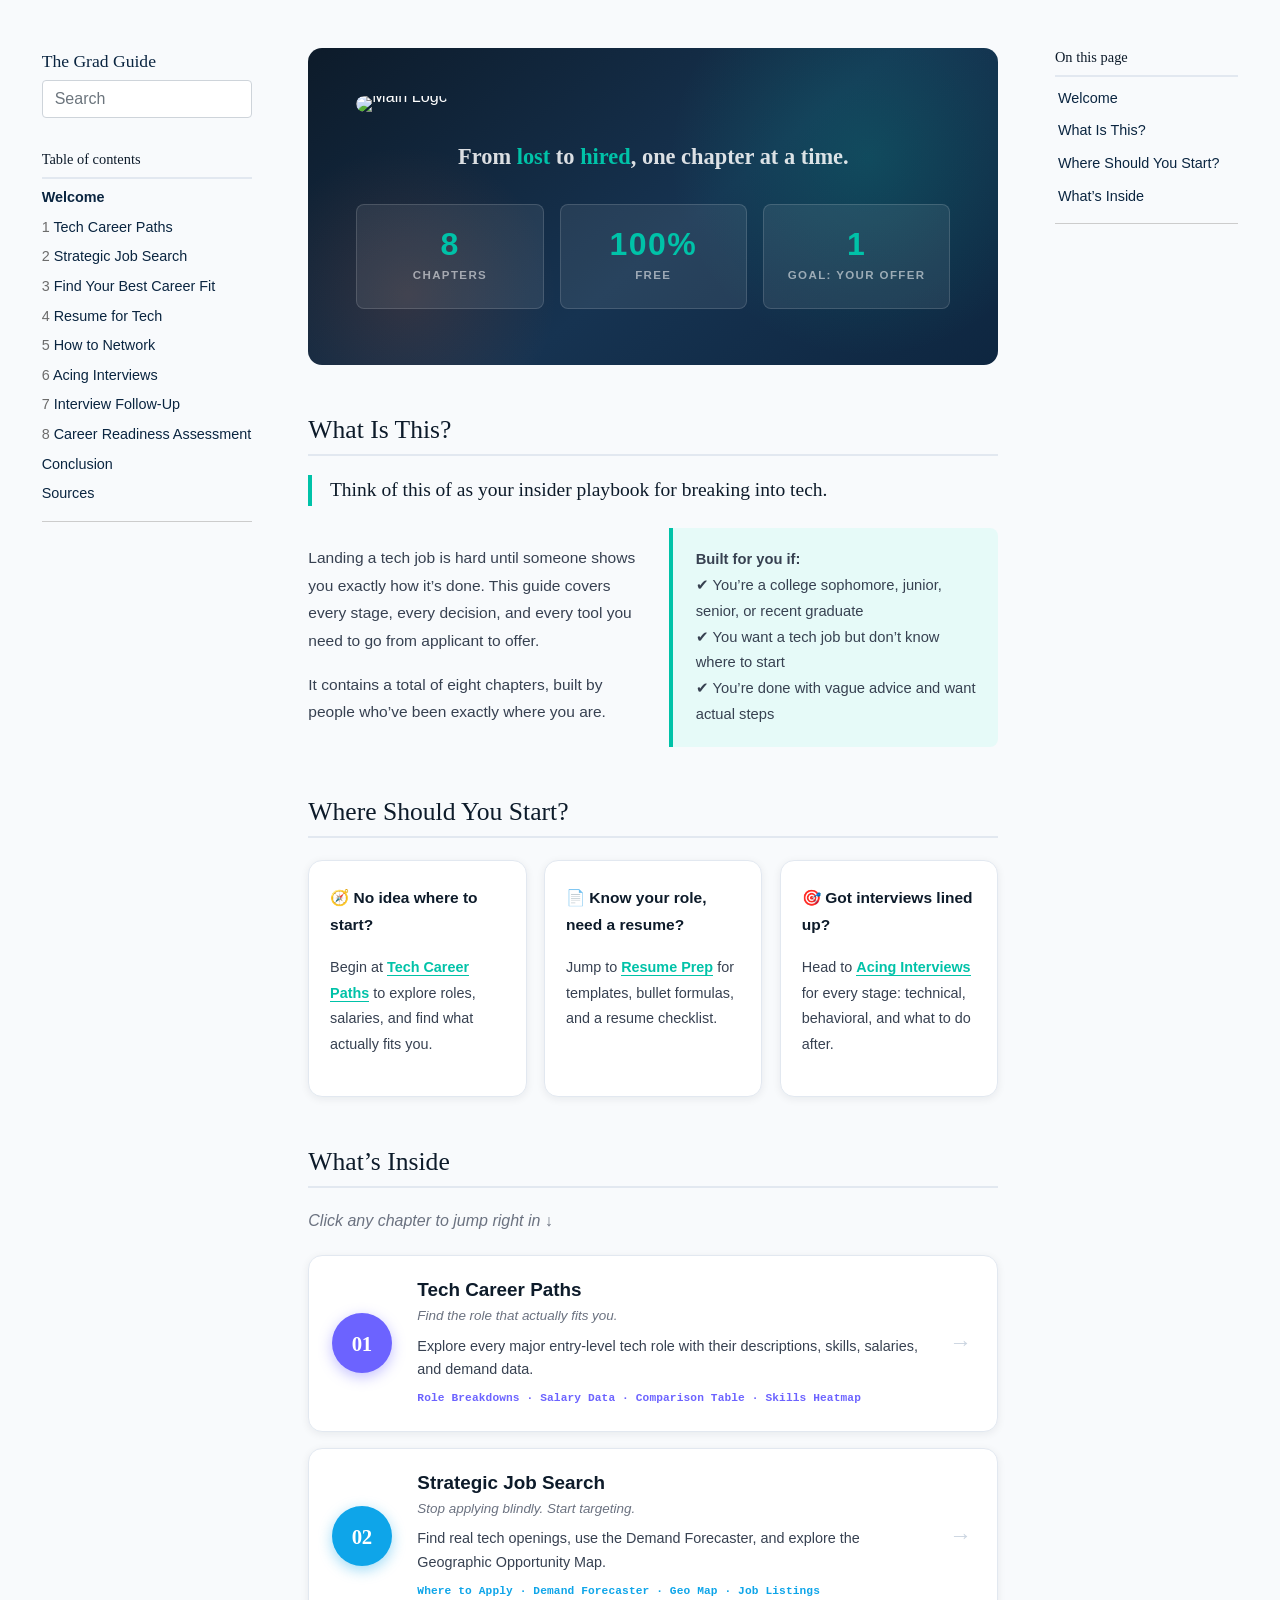
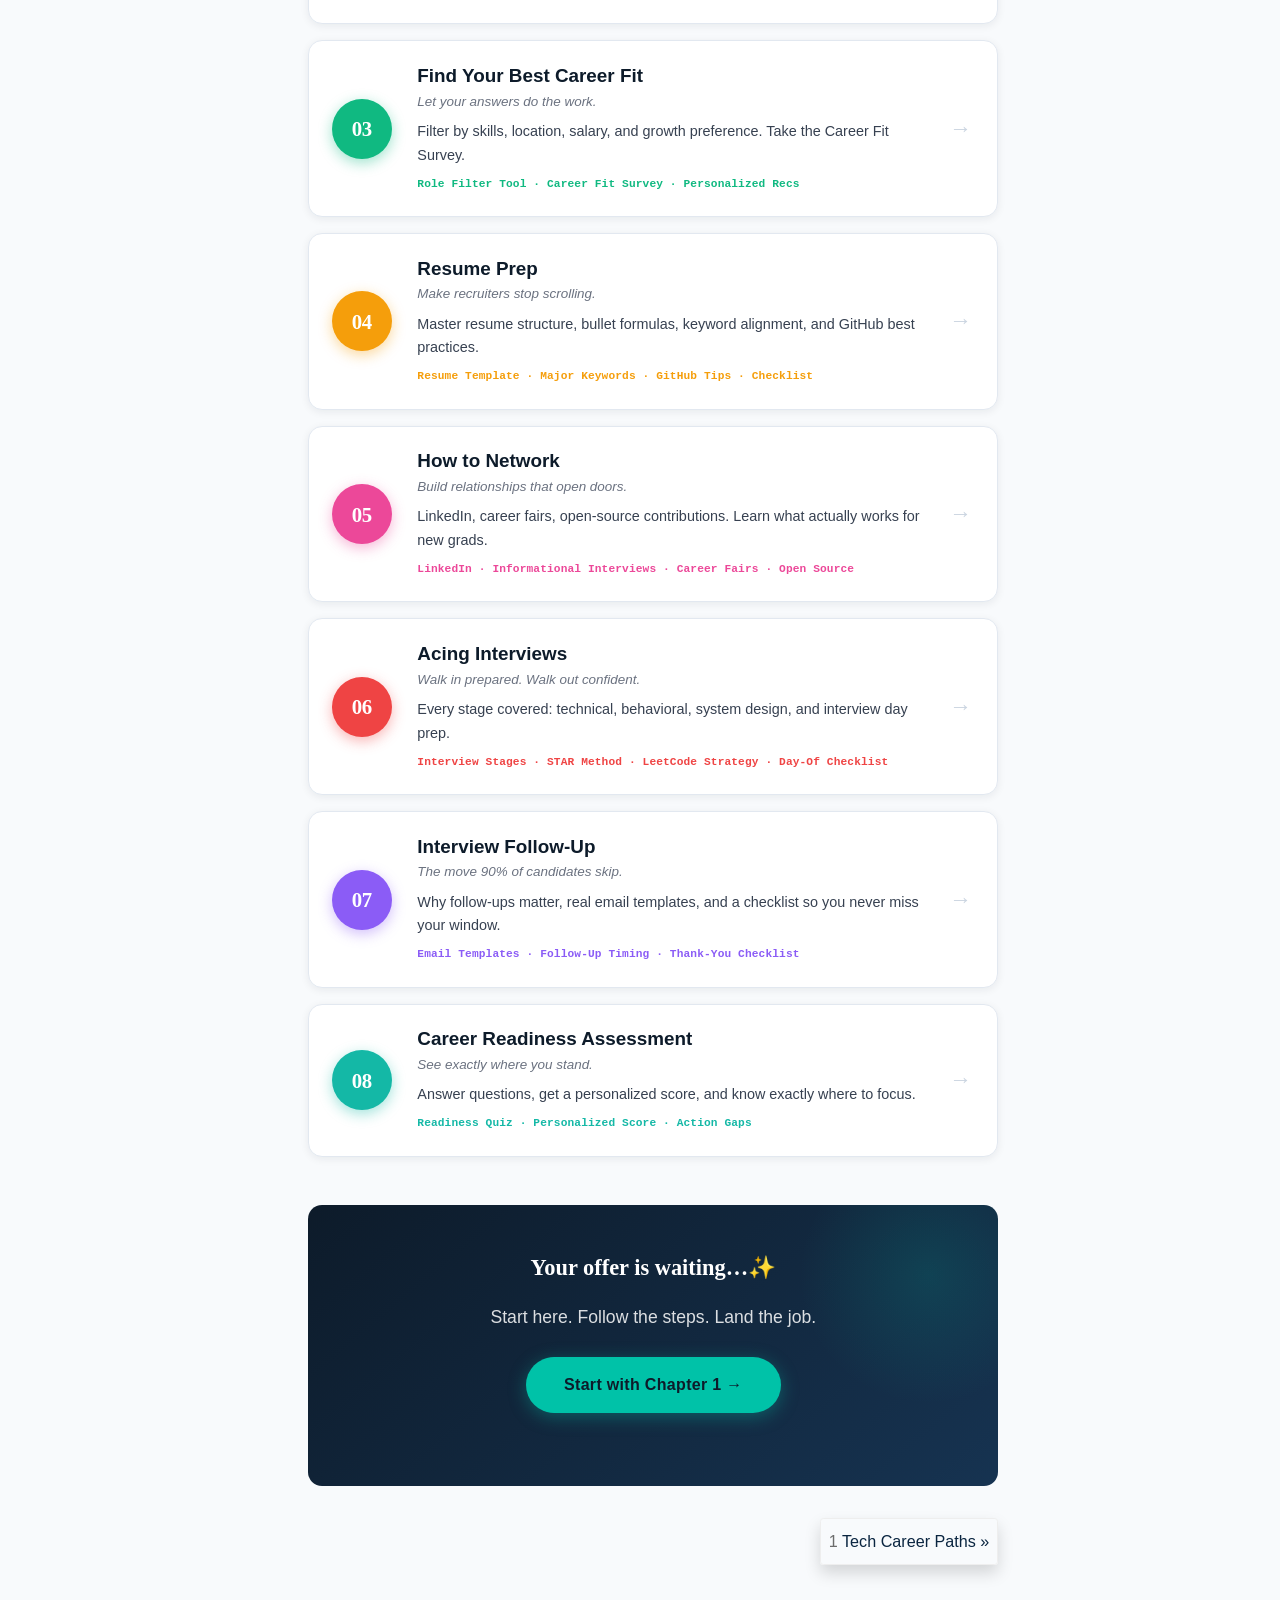
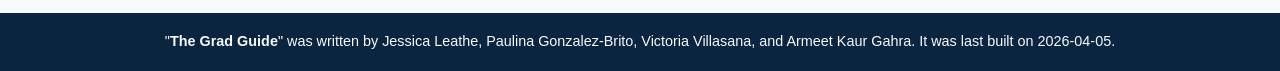
==== commit 5b3f8056: "Fixed the UI design of chapters 3&4. Added Sources chapter." ====
--- a/_book/index.html
+++ b/_book/index.html
@@ -62,6 +62,7 @@
 <li><a class="" href="interview-follow-up.html"><span class="header-section-number">7</span> Interview Follow-Up</a></li>
 <li><a class="" href="career-readiness-assessment.html"><span class="header-section-number">8</span> Career Readiness Assessment</a></li>
 <li><a class="" href="conclusion.html">Conclusion</a></li>
+<li><a class="" href="sources.html">Sources</a></li>
 </ul>
 
         <div class="book-extra">
@@ -231,7 +232,7 @@
 <footer class="bg-primary text-light mt-5"><div class="container"><div class="row">
 
   <div class="col-12 col-md-6 mt-3">
-    <p>"<strong>The Grad Guide</strong>" was written by Jessica Leathe, Paulina Gonzalez-Brito, Victoria Villasana, and Armeet Kaur Gahra. It was last built on 2026-04-04.</p>
+    <p>"<strong>The Grad Guide</strong>" was written by Jessica Leathe, Paulina Gonzalez-Brito, Victoria Villasana, and Armeet Kaur Gahra. It was last built on 2026-04-05.</p>
   </div>
 
   <div class="col-12 col-md-6 mt-3">
--- a/_book/style.css
+++ b/_book/style.css
@@ -522,4 +522,416 @@
   background: var(--orange);
   transform: translateY(-2px);
   box-shadow: 0 6px 24px rgba(255,107,53,0.4);
+}
+
+
+/* -------------- CHAPTER PAGES -------------- */
+
+/* --- RESUME PAGE & SHARED CHAPTER STYLES --- */
+
+.resume-page {
+  font-family: var(--font-body);
+  max-width: 750px;
+  margin: auto;
+}
+
+/* -- Chapter welcome banner -- matches homepage hero -- */
+.welcome-banner {
+  background: linear-gradient(140deg, var(--navy) 0%, #163351 55%, #0e2640 100%);
+  color: var(--white);
+  padding: 36px 30px;
+  border-radius: var(--radius);
+  margin-bottom: 40px;
+  box-shadow: var(--shadow-md);
+  text-align: center;
+  position: relative;
+  overflow: hidden;
+}
+
+.welcome-banner::before {
+  content: '';
+  position: absolute;
+  top: -60px; right: -60px;
+  width: 260px; height: 260px;
+  border-radius: 50%;
+  background: radial-gradient(circle, rgba(0,194,168,0.18) 0%, transparent 70%);
+  pointer-events: none;
+}
+
+.welcome-banner::after {
+  content: '';
+  position: absolute;
+  bottom: -60px; left: -40px;
+  width: 200px; height: 200px;
+  border-radius: 50%;
+  background: radial-gradient(circle, rgba(255,107,53,0.12) 0%, transparent 70%);
+  pointer-events: none;
+}
+
+.welcome-banner h2 {
+  font-family: var(--font-display);
+  font-size: 1.45rem;
+  font-weight: 700;
+  margin: 0 0 10px 0;
+  color: var(--white);
+  position: relative;
+  z-index: 1;
+  border-bottom: none !important;
+  padding-bottom: 0 !important;
+  margin-top: 0 !important;
+}
+
+.welcome-banner p {
+  font-size: 0.97rem;
+  margin: 0;
+  opacity: 0.85;
+  position: relative;
+  z-index: 1;
+  color: rgba(255,255,255,0.85);
+}
+
+/* -- Role sections -- light teal wash -- */
+.role-section {
+  background: linear-gradient(135deg, var(--surface), var(--teal-light));
+  border-radius: var(--radius);
+  padding: 30px;
+  margin-bottom: 40px;
+  box-shadow: var(--shadow-sm);
+  border: 1.5px solid var(--border);
+}
+
+/* -- Role title -- navy text, teal underline -- */
+.role-title {
+  font-family: var(--font-display);
+  font-size: 1.25rem;
+  font-weight: 700;
+  color: var(--navy);
+  margin: 0 0 20px 0;
+  padding-bottom: 12px;
+  border-bottom: 3px solid var(--teal);
+}
+
+/* -- Advice cards -- white with teal left border -- */
+.advice-card {
+  background: var(--white);
+  border-radius: var(--radius-sm);
+  padding: 20px;
+  margin-bottom: 16px;
+  box-shadow: var(--shadow-sm);
+  border-left: 5px solid var(--teal);
+}
+
+.advice-card h4 {
+  font-family: var(--font-body);
+  color: var(--teal);
+  font-weight: 700;
+  margin: 0 0 10px 0;
+  font-size: 0.95rem;
+  text-transform: uppercase;
+  letter-spacing: 0.04em;
+}
+
+.advice-card ul {
+  margin: 0;
+  padding-left: 20px;
+}
+
+.advice-card li {
+  margin: 6px 0;
+  font-size: 0.9rem;
+  color: var(--text-body);
+  line-height: 1.65;
+}
+
+.advice-card p {
+  font-size: 0.9rem;
+  color: var(--text-body);
+  margin: 6px 0;
+}
+
+/* -- Keyword tags -- teal on teal-light -- */
+.keyword-tag {
+  display: inline-block;
+  background: var(--teal-light);
+  color: var(--teal);
+  padding: 4px 12px;
+  border-radius: 20px;
+  font-size: 0.8rem;
+  font-weight: 600;
+  margin: 4px;
+  border: 1px solid rgba(0,194,168,0.25);
+}
+
+/* -- Checklist -- white with orange left border -- */
+.checklist {
+  background: var(--white);
+  border-radius: var(--radius-sm);
+  padding: 20px;
+  margin-top: 16px;
+  box-shadow: var(--shadow-sm);
+  border-left: 5px solid var(--orange);
+}
+
+.checklist h4 {
+  font-family: var(--font-body);
+  color: var(--orange);
+  font-weight: 700;
+  margin: 0 0 12px 0;
+  font-size: 0.95rem;
+  text-transform: uppercase;
+  letter-spacing: 0.04em;
+}
+
+.checklist label {
+  display: block;
+  margin: 8px 0;
+  font-size: 0.9rem;
+  color: var(--text-body);
+  cursor: pointer;
+}
+
+.checklist input[type="checkbox"] {
+  margin-right: 8px;
+  accent-color: var(--teal);
+}
+
+/* -- Sources section -- navy left border -- */
+.sources-section {
+  background: var(--white);
+  border-radius: var(--radius-sm);
+  padding: 24px;
+  margin-top: 40px;
+  box-shadow: var(--shadow-sm);
+  border-left: 5px solid var(--navy);
+}
+
+.sources-section h4 {
+  font-family: var(--font-body);
+  color: var(--navy);
+  font-weight: 700;
+  margin: 0 0 14px 0;
+  font-size: 0.95rem;
+  text-transform: uppercase;
+  letter-spacing: 0.04em;
+}
+
+.sources-section ol {
+  padding-left: 20px;
+  margin: 0;
+}
+
+.sources-section li {
+  font-size: 0.85rem;
+  color: var(--text-muted);
+  margin: 8px 0;
+  line-height: 1.6;
+}
+
+.sources-section a {
+  color: var(--teal);
+  text-decoration: none;
+}
+
+.sources-section a:hover {
+  color: var(--orange);
+  text-decoration: underline;
+}
+/* --- BOOTSTRAP OVERRIDES --- */
+
+body .welcome-banner {
+  background: linear-gradient(140deg, var(--navy) 0%, #163351 55%, #0e2640 100%) !important;
+  color: var(--white) !important;
+  border-radius: var(--radius) !important;
+  text-align: center !important;
+}
+
+body .welcome-banner h2 {
+  color: var(--white) !important;
+  border-bottom: none !important;
+  margin-top: 0 !important;
+  padding-bottom: 0 !important;
+}
+
+body .welcome-banner p {
+  color: rgba(255,255,255,0.85) !important;
+}
+
+body .role-section {
+  background: linear-gradient(135deg, var(--surface), var(--teal-light)) !important;
+  border-radius: var(--radius) !important;
+  border: 1.5px solid var(--border) !important;
+}
+
+body .role-title {
+  color: var(--navy) !important;
+  border-bottom: 3px solid var(--teal) !important;
+  font-family: var(--font-display) !important;
+}
+
+body .advice-card {
+  background: var(--white) !important;
+  border-left: 5px solid var(--teal) !important;
+  border-radius: var(--radius-sm) !important;
+}
+
+body .advice-card h4 {
+  color: var(--teal) !important;
+}
+
+body .advice-card li,
+body .advice-card p {
+  color: var(--text-body) !important;
+  font-size: 0.9rem !important;
+}
+
+body .keyword-tag {
+  background: var(--teal-light) !important;
+  color: var(--teal) !important;
+  border-radius: 20px !important;
+  display: inline-block !important;
+}
+
+body .checklist {
+  background: var(--white) !important;
+  border-left: 5px solid var(--orange) !important;
+}
+
+body .checklist h4 {
+  color: var(--orange) !important;
+}
+
+body .checklist label {
+  color: var(--text-body) !important;
+  display: block !important;
+}
+
+body .sources-section {
+  background: var(--white) !important;
+  border-left: 5px solid var(--navy) !important;
+}
+
+body .sources-section h4 {
+  color: var(--navy) !important;
+}
+
+body .sources-section a {
+  color: var(--teal) !important;
+}
+/* --- CAREER FIT SURVEY PAGE --- */
+
+body .resume-page p {
+  font-size: 0.97rem;
+  color: var(--text-body);
+  margin-bottom: 1.5rem;
+}
+
+.question {
+  background: var(--white);
+  border-radius: var(--radius-sm);
+  padding: 20px;
+  margin-bottom: 20px;
+  box-shadow: var(--shadow-sm);
+  border-left: 5px solid var(--teal);
+}
+
+body .question h4 {
+  margin-bottom: 12px;
+  color: var(--teal);
+  font-weight: 700;
+  font-size: 0.95rem;
+  text-transform: uppercase;
+  letter-spacing: 0.04em;
+}
+
+.checkbox-group label,
+.radio-group label {
+  display: block;
+  margin: 6px 0;
+  cursor: pointer;
+  color: var(--text-body);
+  font-size: 0.9rem;
+  transition: color 0.2s;
+}
+
+.checkbox-group label:hover,
+.radio-group label:hover {
+  color: var(--teal);
+}
+
+input[type="range"] {
+  width: 100%;
+  accent-color: var(--teal);
+}
+
+#salary-label {
+  font-weight: 700;
+  color: var(--teal);
+}
+
+.submit-btn {
+  background: var(--teal);
+  color: var(--navy) !important;
+  padding: 0.85rem 2.4rem;
+  border: none;
+  border-radius: 50px;
+  cursor: pointer;
+  font-size: 1rem;
+  font-family: var(--font-body);
+  font-weight: 800;
+  margin-top: 10px;
+  letter-spacing: 0.02em;
+  box-shadow: 0 4px 18px rgba(0,194,168,0.35);
+  transition: background 0.18s, transform 0.18s, box-shadow 0.18s;
+}
+
+.submit-btn:hover {
+  background: var(--orange);
+  transform: translateY(-2px);
+  box-shadow: 0 6px 24px rgba(255,107,53,0.4);
+}
+
+.results {
+  margin-top: 30px;
+}
+
+body .results h3 {
+  color: var(--navy);
+  font-family: var(--font-display);
+  font-weight: 700;
+  margin-bottom: 16px;
+}
+
+body .resume-page table {
+  width: 100%;
+  border-collapse: collapse;
+  border-radius: var(--radius-sm);
+  overflow: hidden;
+  box-shadow: var(--shadow-sm);
+}
+
+body .resume-page th {
+  background: var(--navy);
+  color: var(--white);
+  padding: 12px 16px;
+  text-align: left;
+  font-weight: 700;
+  font-size: 0.85rem;
+  text-transform: uppercase;
+  letter-spacing: 0.04em;
+}
+
+body .resume-page td {
+  padding: 12px 16px;
+  border-bottom: 1px solid var(--border);
+  font-size: 0.9rem;
+  color: var(--text-body);
+}
+
+body .resume-page tr:nth-child(even) {
+  background-color: var(--teal-light);
+}
+
+body .resume-page tr:hover {
+  background-color: var(--orange-light);
+  transition: background 0.2s;
 }
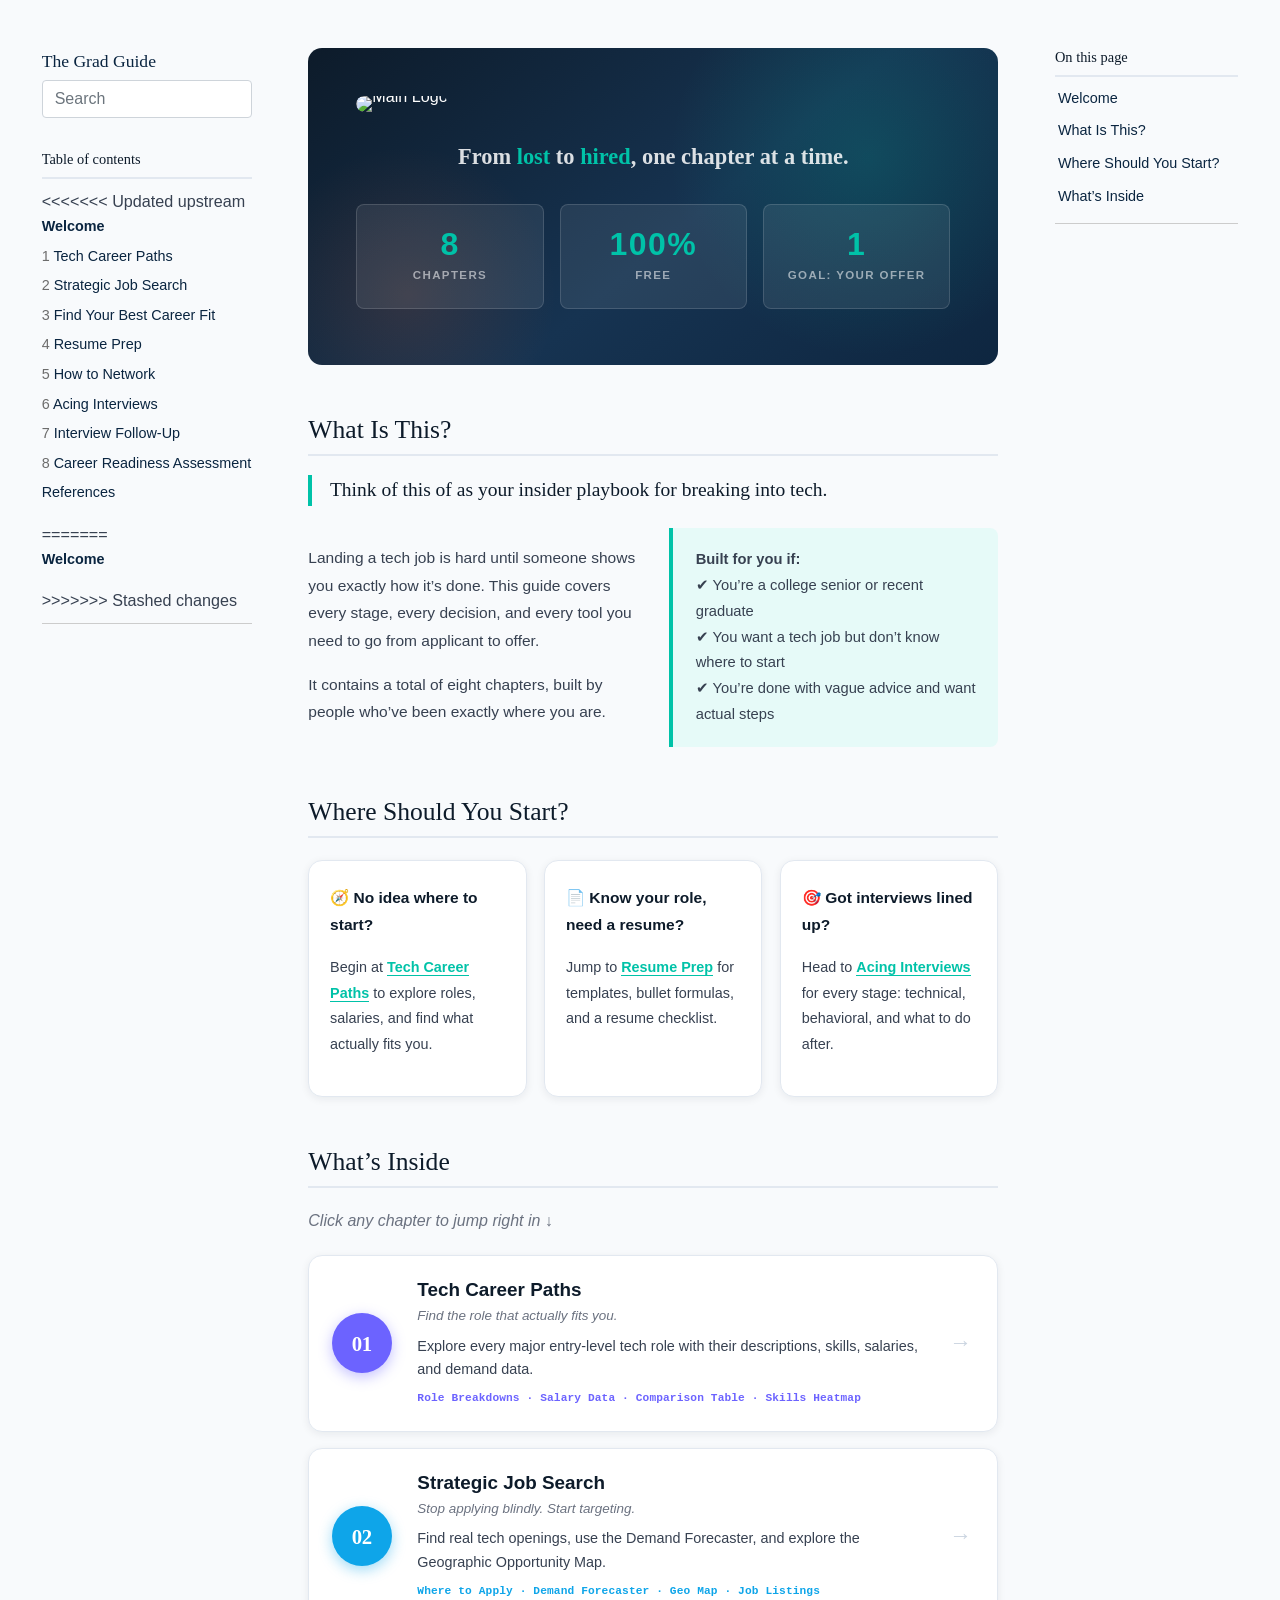
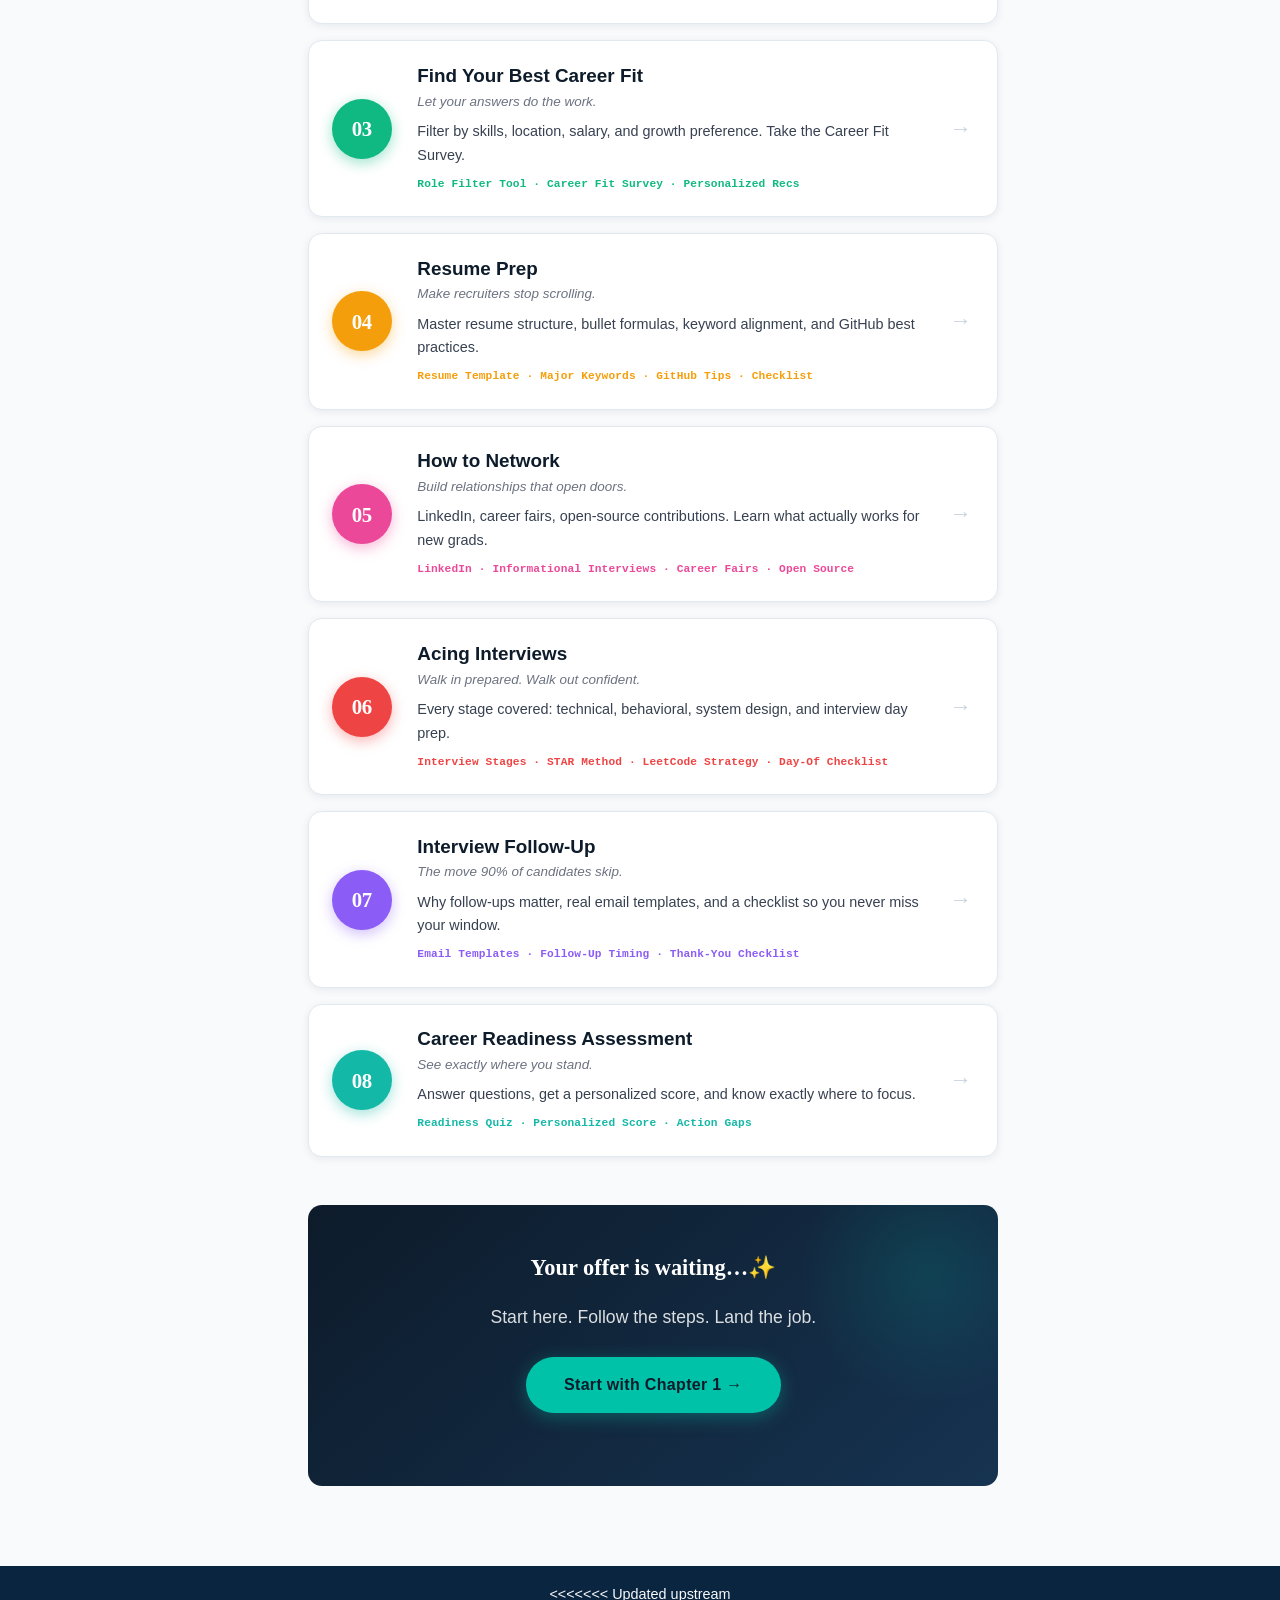
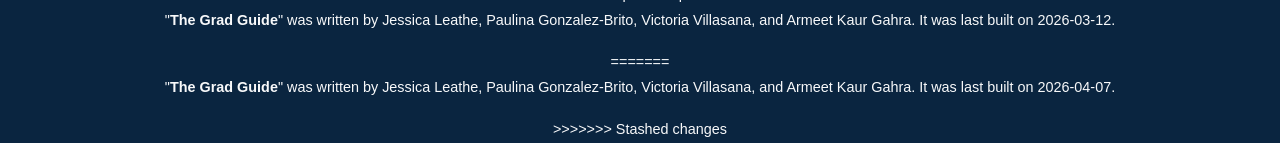
==== commit 074bae67: "Updated CareerAssessment Page" ====
--- a/_book/index.html
+++ b/_book/index.html
@@ -7,28 +7,50 @@
 <title>Welcome | The Grad Guide</title>
 <meta name="author" content="Jessica Leathe, Paulina Gonzalez-Brito, Victoria Villasana, and Armeet Kaur Gahra">
 <meta name="description" content="&lt;p&gt;This is a minimal example of using the bookdown package to write a book.
-set in the _output.yml file.
-The HTML output format for this example is bookdown::bs4_book,&lt;/p&gt;">
+The HTML output format for this example is bookdown::bs4_book,
+set in the _output.yml file.&lt;/p&gt;">
 <meta name="generator" content="bookdown 0.46 with bs4_book()">
 <meta property="og:title" content="Welcome | The Grad Guide">
 <meta property="og:type" content="book">
 <meta property="og:description" content="&lt;p&gt;This is a minimal example of using the bookdown package to write a book.
-set in the _output.yml file.
-The HTML output format for this example is bookdown::bs4_book,&lt;/p&gt;">
+The HTML output format for this example is bookdown::bs4_book,
+set in the _output.yml file.&lt;/p&gt;">
 <meta name="twitter:card" content="summary">
 <meta name="twitter:title" content="Welcome | The Grad Guide">
 <meta name="twitter:description" content="&lt;p&gt;This is a minimal example of using the bookdown package to write a book.
-set in the _output.yml file.
-The HTML output format for this example is bookdown::bs4_book,&lt;/p&gt;">
+The HTML output format for this example is bookdown::bs4_book,
+set in the _output.yml file.&lt;/p&gt;">
 <!-- JS --><script src="https://cdnjs.cloudflare.com/ajax/libs/clipboard.js/2.0.6/clipboard.min.js" integrity="sha256-inc5kl9MA1hkeYUt+EC3BhlIgyp/2jDIyBLS6k3UxPI=" crossorigin="anonymous"></script><script src="https://cdnjs.cloudflare.com/ajax/libs/fuse.js/6.4.6/fuse.js" integrity="sha512-zv6Ywkjyktsohkbp9bb45V6tEMoWhzFzXis+LrMehmJZZSys19Yxf1dopHx7WzIKxr5tK2dVcYmaCk2uqdjF4A==" crossorigin="anonymous"></script><script src="https://kit.fontawesome.com/6ecbd6c532.js" crossorigin="anonymous"></script><script src="libs/jquery-3.6.0/jquery-3.6.0.min.js"></script><meta name="viewport" content="width=device-width, initial-scale=1, shrink-to-fit=no">
 <link href="libs/bootstrap-4.6.0/bootstrap.min.css" rel="stylesheet">
-<script src="libs/bootstrap-4.6.0/bootstrap.bundle.min.js"></script><link href="libs/Source_Sans_Pro-0.4.9/font.css" rel="stylesheet">
-<link href="libs/Fira_Code-0.4.9/font.css" rel="stylesheet">
-<link href="libs/Playfair_Display-0.4.9/font.css" rel="stylesheet">
-<script src="libs/bs3compat-0.8.0/transition.js"></script><script src="libs/bs3compat-0.8.0/tabs.js"></script><script src="libs/bs3compat-0.8.0/bs3compat.js"></script><link href="libs/bs4_book-1.0.0/bs4_book.css" rel="stylesheet">
+<script src="libs/bootstrap-4.6.0/bootstrap.bundle.min.js"></script><link href="libs/Source_Sans_Pro-0.4.10/font.css" rel="stylesheet">
+<link href="libs/Fira_Code-0.4.10/font.css" rel="stylesheet">
+<link href="libs/Playfair_Display-0.4.10/font.css" rel="stylesheet">
+<script src="libs/bs3compat-0.10.0/transition.js"></script><script src="libs/bs3compat-0.10.0/tabs.js"></script><script src="libs/bs3compat-0.10.0/bs3compat.js"></script><link href="libs/bs4_book-1.0.0/bs4_book.css" rel="stylesheet">
 <script src="libs/bs4_book-1.0.0/bs4_book.js"></script><script src="https://cdnjs.cloudflare.com/ajax/libs/autocomplete.js/0.38.0/autocomplete.jquery.min.js" integrity="sha512-GU9ayf+66Xx2TmpxqJpliWbT5PiGYxpaG8rfnBEk1LL8l1KGkRShhngwdXK1UgqhAzWpZHSiYPc09/NwDQIGyg==" crossorigin="anonymous"></script><script src="https://cdnjs.cloudflare.com/ajax/libs/mark.js/8.11.1/mark.min.js" integrity="sha512-5CYOlHXGh6QpOFA/TeTylKLWfB3ftPsde7AnmhuitiTX4K5SqCLBeKro6sPS8ilsz1Q4NRx3v8Ko2IBiszzdww==" crossorigin="anonymous"></script><!-- CSS --><style type="text/css">
     
     div.hanging-indent{margin-left: 1.5em; text-indent: -1.5em;}
+  </style>
+<style type="text/css">
+    /* Used with Pandoc 2.11+ new --citeproc when CSL is used */
+    div.csl-bib-body { }
+    div.csl-entry {
+      clear: both;
+        }
+    .hanging div.csl-entry {
+      margin-left:2em;
+      text-indent:-2em;
+    }
+    div.csl-left-margin {
+      min-width:2em;
+      float:left;
+    }
+    div.csl-right-inline {
+      margin-left:2em;
+      padding-left:1em;
+    }
+    div.csl-indent {
+      margin-left: 2em;
+    }
   </style>
 <link rel="stylesheet" href="style.css">
 </head>
@@ -51,19 +73,22 @@
 </form>
 
       <nav aria-label="Table of contents"><h2>Table of contents</h2>
+<<<<<<< Updated upstream
         <ul class="book-toc list-unstyled">
 <li><a class="active" href="index.html">Welcome</a></li>
 <li><a class="" href="tech-career-paths.html"><span class="header-section-number">1</span> Tech Career Paths</a></li>
 <li><a class="" href="strategic-job-search.html"><span class="header-section-number">2</span> Strategic Job Search</a></li>
 <li><a class="" href="find-your-best-career-fit.html"><span class="header-section-number">3</span> Find Your Best Career Fit</a></li>
-<li><a class="" href="resume-for-tech.html"><span class="header-section-number">4</span> Resume for Tech</a></li>
+<li><a class="" href="resume-prep.html"><span class="header-section-number">4</span> Resume Prep</a></li>
 <li><a class="" href="how-to-network.html"><span class="header-section-number">5</span> How to Network</a></li>
 <li><a class="" href="acing-interviews.html"><span class="header-section-number">6</span> Acing Interviews</a></li>
 <li><a class="" href="interview-follow-up.html"><span class="header-section-number">7</span> Interview Follow-Up</a></li>
 <li><a class="" href="career-readiness-assessment.html"><span class="header-section-number">8</span> Career Readiness Assessment</a></li>
-<li><a class="" href="conclusion.html">Conclusion</a></li>
-<li><a class="" href="sources.html">Sources</a></li>
+<li><a class="" href="references.html">References</a></li>
 </ul>
+=======
+        <ul class="book-toc list-unstyled"><li><a class="active" href="index.html">Welcome</a></li></ul>
+>>>>>>> Stashed changes
 
         <div class="book-extra">
           
@@ -112,7 +137,7 @@
 <div class="two-col-right">
 <div class="callout-highlight">
 <p><strong>Built for you if:</strong></p>
-<p>✔ You’re a college sophomore, junior, senior, or recent graduate</p>
+<p>✔ You’re a college senior or recent graduate</p>
 <p>✔ You want a tech job but don’t know where to start</p>
 <p>✔ You’re done with vague advice and want actual steps</p>
 </div>
@@ -130,7 +155,7 @@
 </div>
 <div class="usage-card card-purple">
 <p><strong>📄 Know your role, need a resume?</strong></p>
-<p>Jump to <a href="#resume-prep">Resume Prep</a> for templates, bullet formulas, and a resume checklist.</p>
+<p>Jump to <a href="resume-prep.html#resume-prep">Resume Prep</a> for templates, bullet formulas, and a resume checklist.</p>
 </div>
 <div class="usage-card card-orange">
 <p><strong>🎯 Got interviews lined up?</strong></p>
@@ -164,10 +189,10 @@
 <p><a href="find-your-best-career-fit.html#find-your-best-career-fit" class="card-tags-link"><code>Role Filter Tool · Career Fit Survey · Personalized Recs</code></a></p>
 </div>
 <div class="chapter-card cc-4">
-<p><a href="#resume-prep" class="card-title-link"><strong>Resume Prep</strong></a></p>
-<p><a href="#resume-prep" class="card-sub-link"><em>Make recruiters stop scrolling.</em></a></p>
-<p><a href="#resume-prep" class="card-desc-link">Master resume structure, bullet formulas, keyword alignment, and GitHub best practices.</a></p>
-<p><a href="#resume-prep" class="card-tags-link"><code>Resume Template · Major Keywords · GitHub Tips · Checklist</code></a></p>
+<p><a href="resume-prep.html#resume-prep" class="card-title-link"><strong>Resume Prep</strong></a></p>
+<p><a href="resume-prep.html#resume-prep" class="card-sub-link"><em>Make recruiters stop scrolling.</em></a></p>
+<p><a href="resume-prep.html#resume-prep" class="card-desc-link">Master resume structure, bullet formulas, keyword alignment, and GitHub best practices.</a></p>
+<p><a href="resume-prep.html#resume-prep" class="card-tags-link"><code>Resume Template · Major Keywords · GitHub Tips · Checklist</code></a></p>
 </div>
 <div class="chapter-card cc-5">
 <p><a href="how-to-network.html#how-to-network" class="card-title-link"><strong>How to Network</strong></a></p>
@@ -208,7 +233,7 @@
 </div>
   <div class="chapter-nav">
 <div class="empty"></div>
-<div class="next"><a href="tech-career-paths.html"><span class="header-section-number">1</span> Tech Career Paths</a></div>
+<div class="empty"></div>
 </div></main><div class="col-md-3 col-lg-2 d-none d-md-block sidebar sidebar-chapter">
     <nav id="toc" data-toggle="toc" aria-label="On this page"><h2>On this page</h2>
       <ul class="nav navbar-nav">
@@ -232,7 +257,11 @@
 <footer class="bg-primary text-light mt-5"><div class="container"><div class="row">
 
   <div class="col-12 col-md-6 mt-3">
-    <p>"<strong>The Grad Guide</strong>" was written by Jessica Leathe, Paulina Gonzalez-Brito, Victoria Villasana, and Armeet Kaur Gahra. It was last built on 2026-04-05.</p>
+<<<<<<< Updated upstream
+    <p>"<strong>The Grad Guide</strong>" was written by Jessica Leathe, Paulina Gonzalez-Brito, Victoria Villasana, and Armeet Kaur Gahra. It was last built on 2026-03-12.</p>
+=======
+    <p>"<strong>The Grad Guide</strong>" was written by Jessica Leathe, Paulina Gonzalez-Brito, Victoria Villasana, and Armeet Kaur Gahra. It was last built on 2026-04-07.</p>
+>>>>>>> Stashed changes
   </div>
 
   <div class="col-12 col-md-6 mt-3">
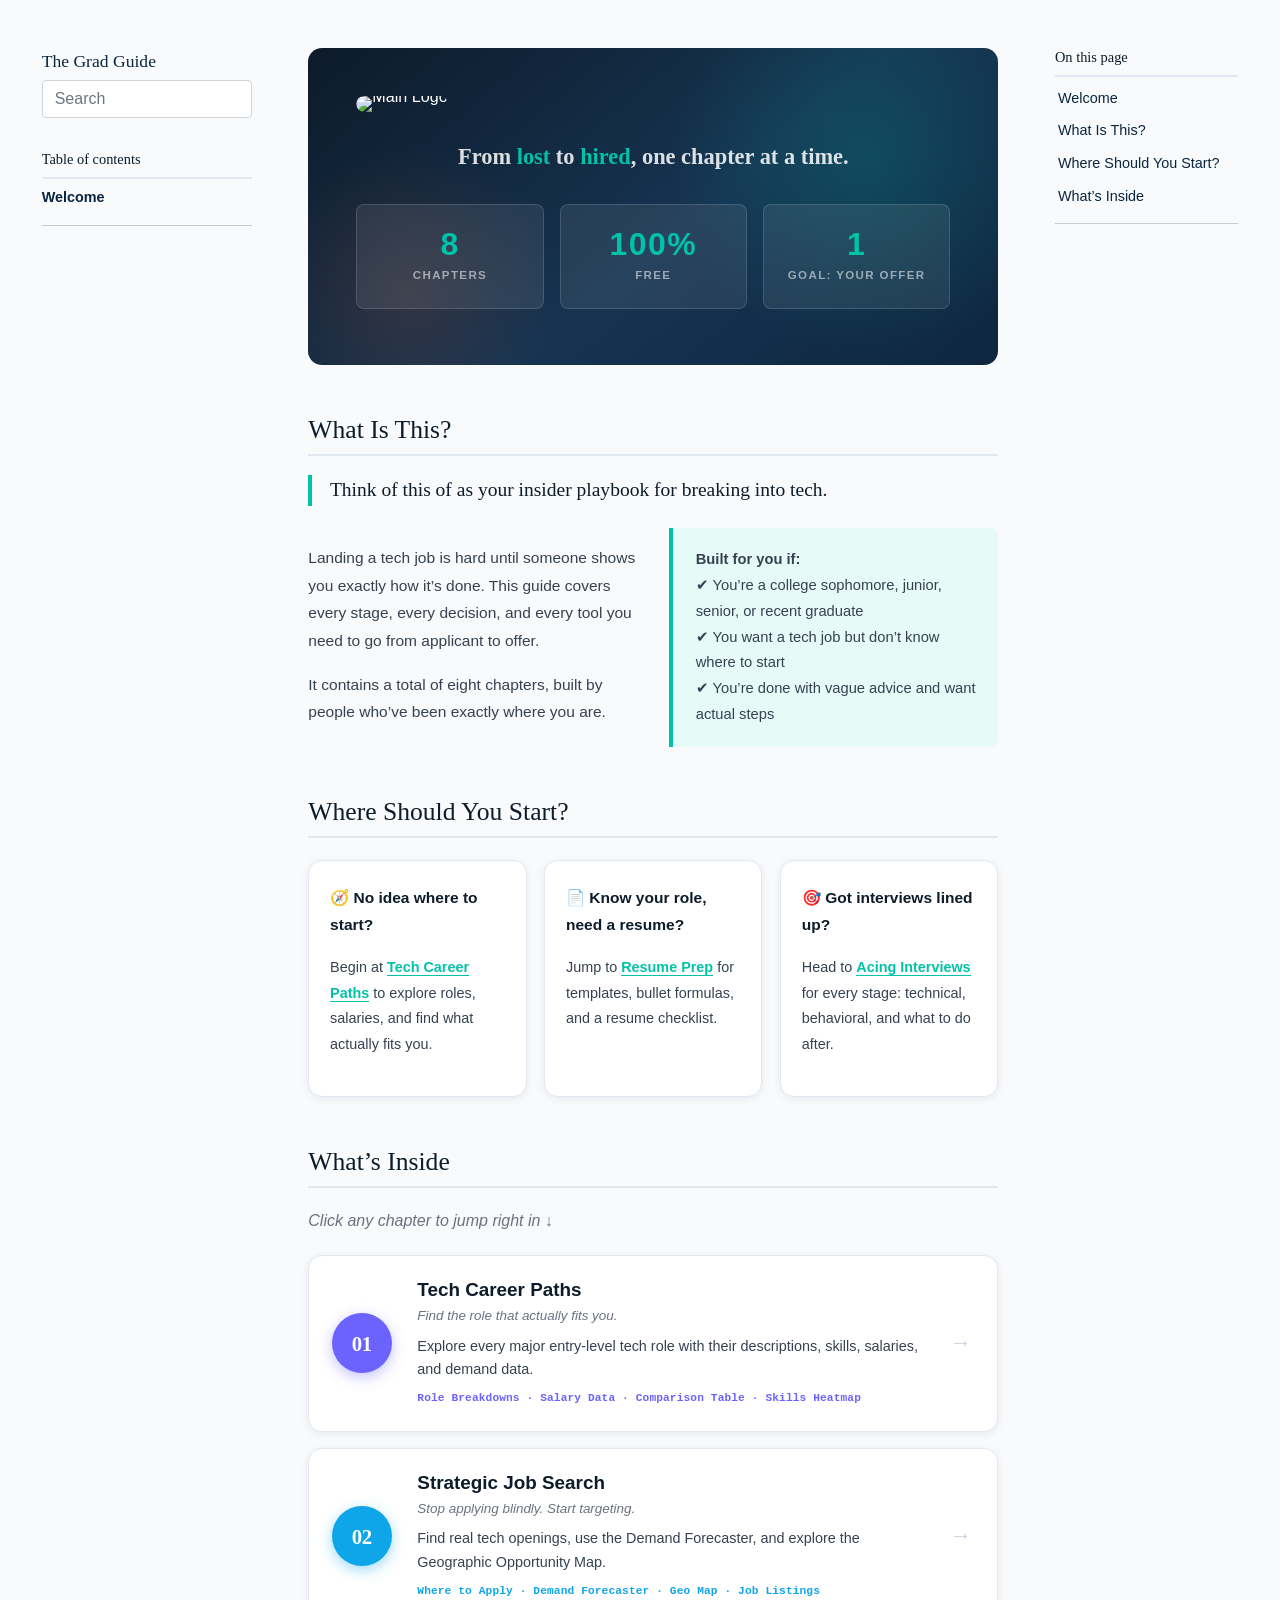
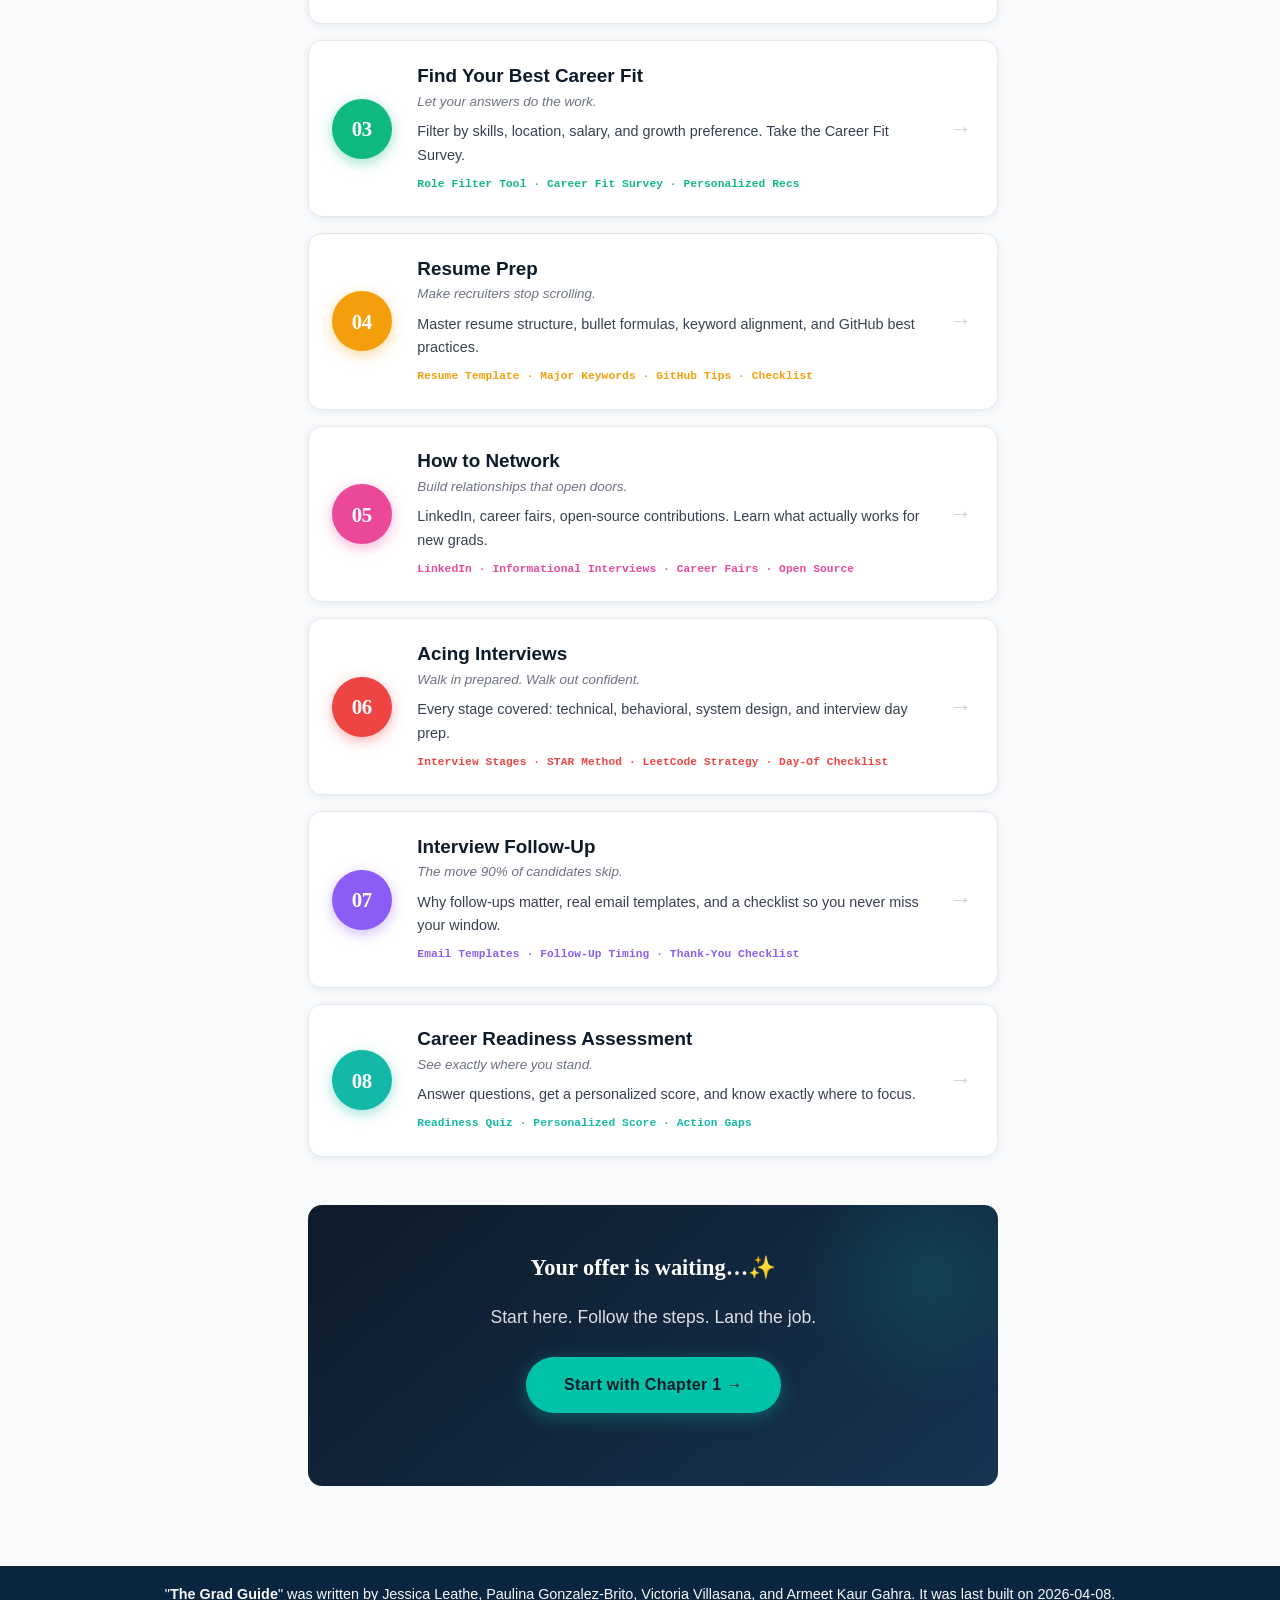
==== commit 41adfa62: "CareerReadiness Updated" ====
--- a/_book/index.html
+++ b/_book/index.html
@@ -7,19 +7,19 @@
 <title>Welcome | The Grad Guide</title>
 <meta name="author" content="Jessica Leathe, Paulina Gonzalez-Brito, Victoria Villasana, and Armeet Kaur Gahra">
 <meta name="description" content="&lt;p&gt;This is a minimal example of using the bookdown package to write a book.
-The HTML output format for this example is bookdown::bs4_book,
-set in the _output.yml file.&lt;/p&gt;">
+set in the _output.yml file.
+The HTML output format for this example is bookdown::bs4_book,&lt;/p&gt;">
 <meta name="generator" content="bookdown 0.46 with bs4_book()">
 <meta property="og:title" content="Welcome | The Grad Guide">
 <meta property="og:type" content="book">
 <meta property="og:description" content="&lt;p&gt;This is a minimal example of using the bookdown package to write a book.
-The HTML output format for this example is bookdown::bs4_book,
-set in the _output.yml file.&lt;/p&gt;">
+set in the _output.yml file.
+The HTML output format for this example is bookdown::bs4_book,&lt;/p&gt;">
 <meta name="twitter:card" content="summary">
 <meta name="twitter:title" content="Welcome | The Grad Guide">
 <meta name="twitter:description" content="&lt;p&gt;This is a minimal example of using the bookdown package to write a book.
-The HTML output format for this example is bookdown::bs4_book,
-set in the _output.yml file.&lt;/p&gt;">
+set in the _output.yml file.
+The HTML output format for this example is bookdown::bs4_book,&lt;/p&gt;">
 <!-- JS --><script src="https://cdnjs.cloudflare.com/ajax/libs/clipboard.js/2.0.6/clipboard.min.js" integrity="sha256-inc5kl9MA1hkeYUt+EC3BhlIgyp/2jDIyBLS6k3UxPI=" crossorigin="anonymous"></script><script src="https://cdnjs.cloudflare.com/ajax/libs/fuse.js/6.4.6/fuse.js" integrity="sha512-zv6Ywkjyktsohkbp9bb45V6tEMoWhzFzXis+LrMehmJZZSys19Yxf1dopHx7WzIKxr5tK2dVcYmaCk2uqdjF4A==" crossorigin="anonymous"></script><script src="https://kit.fontawesome.com/6ecbd6c532.js" crossorigin="anonymous"></script><script src="libs/jquery-3.6.0/jquery-3.6.0.min.js"></script><meta name="viewport" content="width=device-width, initial-scale=1, shrink-to-fit=no">
 <link href="libs/bootstrap-4.6.0/bootstrap.min.css" rel="stylesheet">
 <script src="libs/bootstrap-4.6.0/bootstrap.bundle.min.js"></script><link href="libs/Source_Sans_Pro-0.4.10/font.css" rel="stylesheet">
@@ -30,28 +30,6 @@
     
     div.hanging-indent{margin-left: 1.5em; text-indent: -1.5em;}
   </style>
-<style type="text/css">
-    /* Used with Pandoc 2.11+ new --citeproc when CSL is used */
-    div.csl-bib-body { }
-    div.csl-entry {
-      clear: both;
-        }
-    .hanging div.csl-entry {
-      margin-left:2em;
-      text-indent:-2em;
-    }
-    div.csl-left-margin {
-      min-width:2em;
-      float:left;
-    }
-    div.csl-right-inline {
-      margin-left:2em;
-      padding-left:1em;
-    }
-    div.csl-indent {
-      margin-left: 2em;
-    }
-  </style>
 <link rel="stylesheet" href="style.css">
 </head>
 <body data-spy="scroll" data-target="#toc">
@@ -73,22 +51,7 @@
 </form>
 
       <nav aria-label="Table of contents"><h2>Table of contents</h2>
-<<<<<<< Updated upstream
-        <ul class="book-toc list-unstyled">
-<li><a class="active" href="index.html">Welcome</a></li>
-<li><a class="" href="tech-career-paths.html"><span class="header-section-number">1</span> Tech Career Paths</a></li>
-<li><a class="" href="strategic-job-search.html"><span class="header-section-number">2</span> Strategic Job Search</a></li>
-<li><a class="" href="find-your-best-career-fit.html"><span class="header-section-number">3</span> Find Your Best Career Fit</a></li>
-<li><a class="" href="resume-prep.html"><span class="header-section-number">4</span> Resume Prep</a></li>
-<li><a class="" href="how-to-network.html"><span class="header-section-number">5</span> How to Network</a></li>
-<li><a class="" href="acing-interviews.html"><span class="header-section-number">6</span> Acing Interviews</a></li>
-<li><a class="" href="interview-follow-up.html"><span class="header-section-number">7</span> Interview Follow-Up</a></li>
-<li><a class="" href="career-readiness-assessment.html"><span class="header-section-number">8</span> Career Readiness Assessment</a></li>
-<li><a class="" href="references.html">References</a></li>
-</ul>
-=======
         <ul class="book-toc list-unstyled"><li><a class="active" href="index.html">Welcome</a></li></ul>
->>>>>>> Stashed changes
 
         <div class="book-extra">
           
@@ -137,7 +100,7 @@
 <div class="two-col-right">
 <div class="callout-highlight">
 <p><strong>Built for you if:</strong></p>
-<p>✔ You’re a college senior or recent graduate</p>
+<p>✔ You’re a college sophomore, junior, senior, or recent graduate</p>
 <p>✔ You want a tech job but don’t know where to start</p>
 <p>✔ You’re done with vague advice and want actual steps</p>
 </div>
@@ -155,7 +118,7 @@
 </div>
 <div class="usage-card card-purple">
 <p><strong>📄 Know your role, need a resume?</strong></p>
-<p>Jump to <a href="resume-prep.html#resume-prep">Resume Prep</a> for templates, bullet formulas, and a resume checklist.</p>
+<p>Jump to <a href="#resume-prep">Resume Prep</a> for templates, bullet formulas, and a resume checklist.</p>
 </div>
 <div class="usage-card card-orange">
 <p><strong>🎯 Got interviews lined up?</strong></p>
@@ -189,10 +152,10 @@
 <p><a href="find-your-best-career-fit.html#find-your-best-career-fit" class="card-tags-link"><code>Role Filter Tool · Career Fit Survey · Personalized Recs</code></a></p>
 </div>
 <div class="chapter-card cc-4">
-<p><a href="resume-prep.html#resume-prep" class="card-title-link"><strong>Resume Prep</strong></a></p>
-<p><a href="resume-prep.html#resume-prep" class="card-sub-link"><em>Make recruiters stop scrolling.</em></a></p>
-<p><a href="resume-prep.html#resume-prep" class="card-desc-link">Master resume structure, bullet formulas, keyword alignment, and GitHub best practices.</a></p>
-<p><a href="resume-prep.html#resume-prep" class="card-tags-link"><code>Resume Template · Major Keywords · GitHub Tips · Checklist</code></a></p>
+<p><a href="#resume-prep" class="card-title-link"><strong>Resume Prep</strong></a></p>
+<p><a href="#resume-prep" class="card-sub-link"><em>Make recruiters stop scrolling.</em></a></p>
+<p><a href="#resume-prep" class="card-desc-link">Master resume structure, bullet formulas, keyword alignment, and GitHub best practices.</a></p>
+<p><a href="#resume-prep" class="card-tags-link"><code>Resume Template · Major Keywords · GitHub Tips · Checklist</code></a></p>
 </div>
 <div class="chapter-card cc-5">
 <p><a href="how-to-network.html#how-to-network" class="card-title-link"><strong>How to Network</strong></a></p>
@@ -257,11 +220,7 @@
 <footer class="bg-primary text-light mt-5"><div class="container"><div class="row">
 
   <div class="col-12 col-md-6 mt-3">
-<<<<<<< Updated upstream
-    <p>"<strong>The Grad Guide</strong>" was written by Jessica Leathe, Paulina Gonzalez-Brito, Victoria Villasana, and Armeet Kaur Gahra. It was last built on 2026-03-12.</p>
-=======
-    <p>"<strong>The Grad Guide</strong>" was written by Jessica Leathe, Paulina Gonzalez-Brito, Victoria Villasana, and Armeet Kaur Gahra. It was last built on 2026-04-07.</p>
->>>>>>> Stashed changes
+    <p>"<strong>The Grad Guide</strong>" was written by Jessica Leathe, Paulina Gonzalez-Brito, Victoria Villasana, and Armeet Kaur Gahra. It was last built on 2026-04-08.</p>
   </div>
 
   <div class="col-12 col-md-6 mt-3">
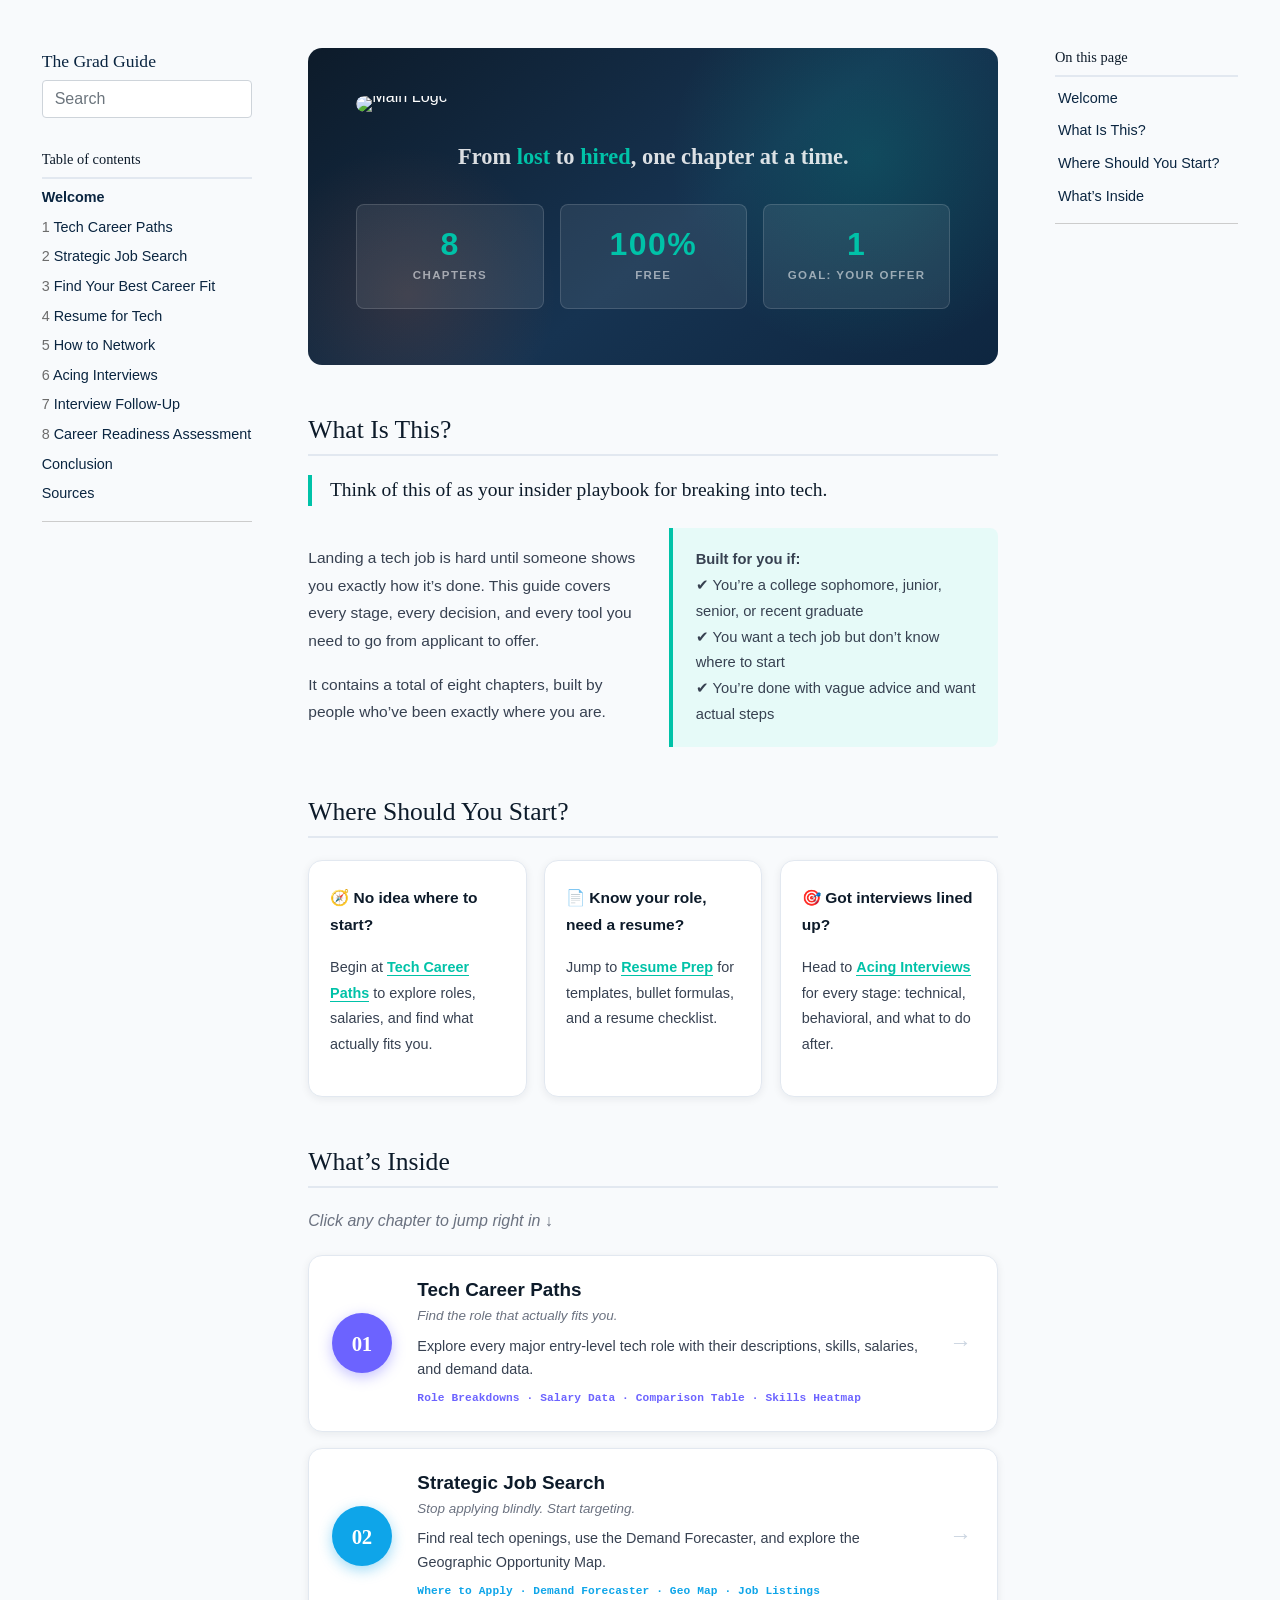
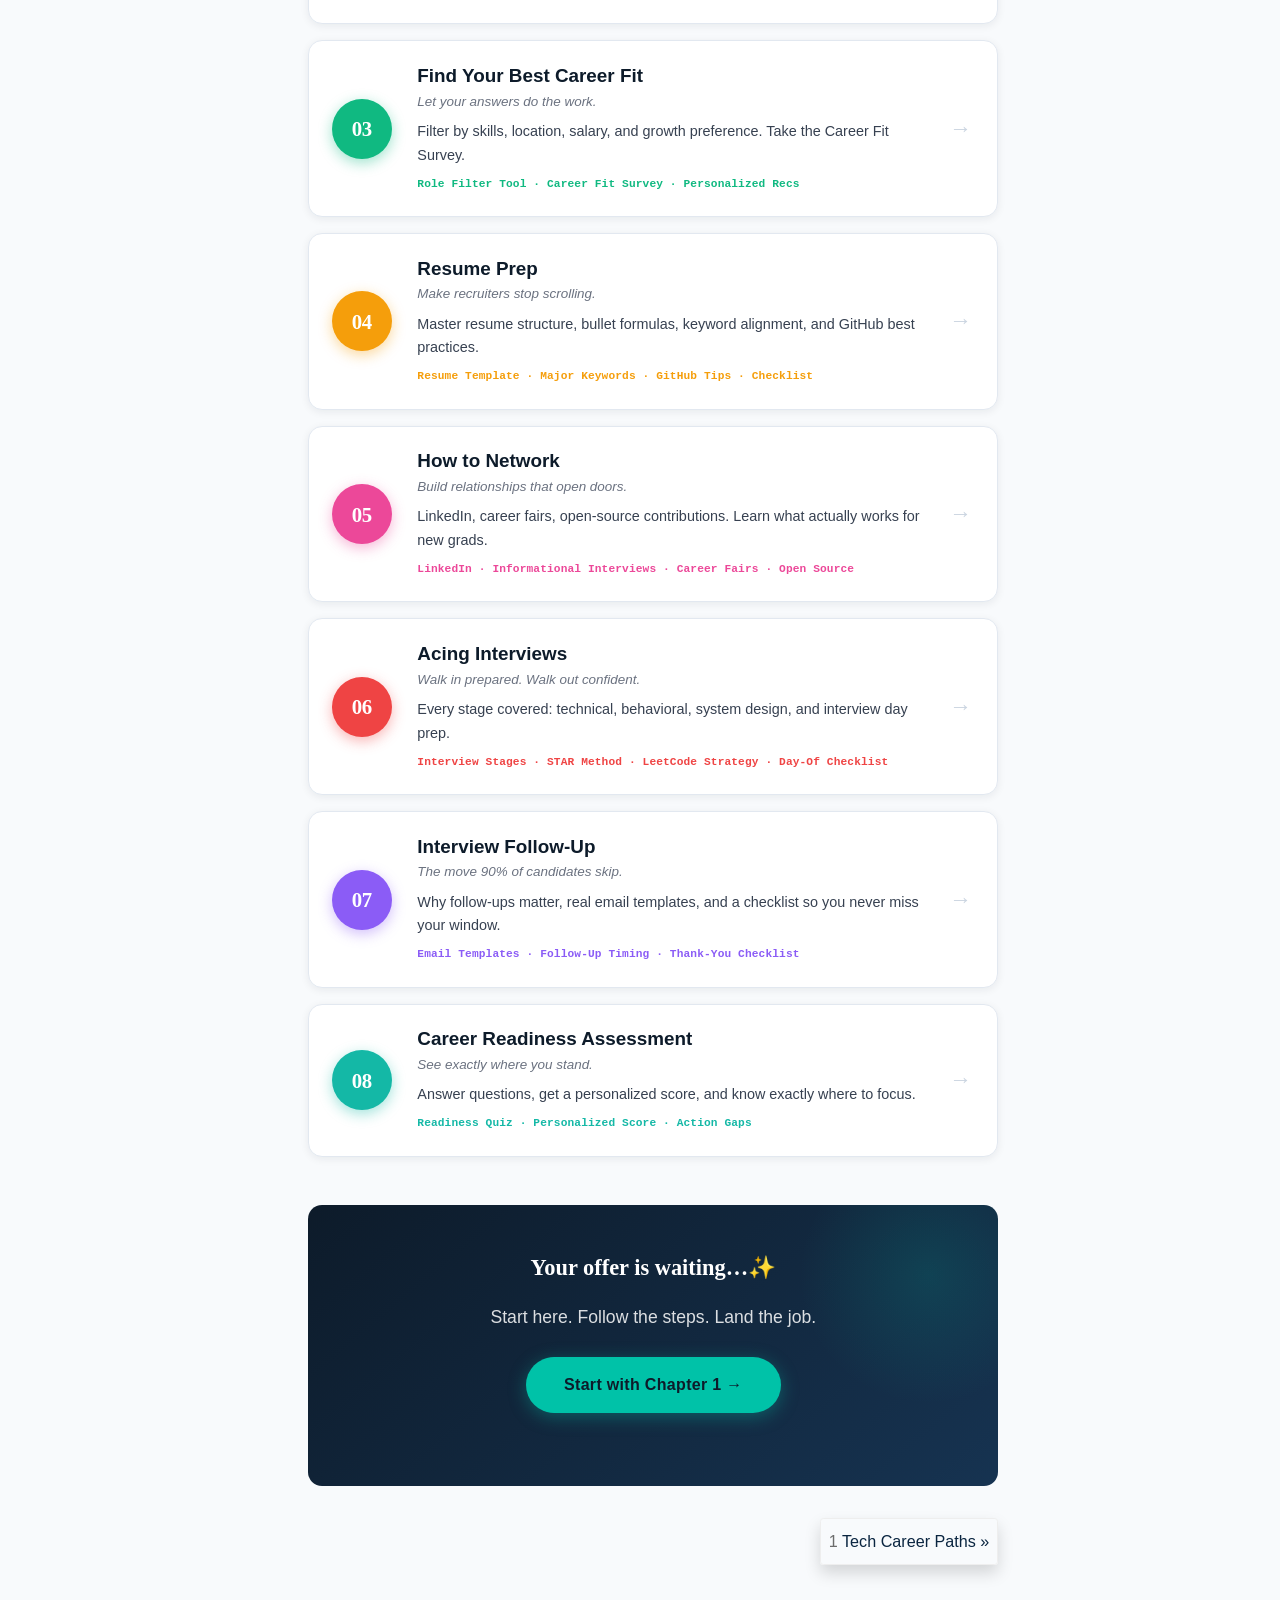
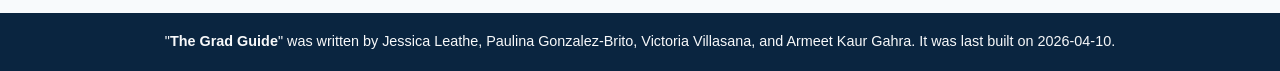
==== commit b70897fd: "ChecklistStandardized LinksFixed" ====
--- a/_book/index.html
+++ b/_book/index.html
@@ -25,7 +25,7 @@
 <script src="libs/bootstrap-4.6.0/bootstrap.bundle.min.js"></script><link href="libs/Source_Sans_Pro-0.4.10/font.css" rel="stylesheet">
 <link href="libs/Fira_Code-0.4.10/font.css" rel="stylesheet">
 <link href="libs/Playfair_Display-0.4.10/font.css" rel="stylesheet">
-<script src="libs/bs3compat-0.10.0/transition.js"></script><script src="libs/bs3compat-0.10.0/tabs.js"></script><script src="libs/bs3compat-0.10.0/bs3compat.js"></script><link href="libs/bs4_book-1.0.0/bs4_book.css" rel="stylesheet">
+<script src="libs/bs3compat-0.9.0/transition.js"></script><script src="libs/bs3compat-0.9.0/tabs.js"></script><script src="libs/bs3compat-0.9.0/bs3compat.js"></script><link href="libs/bs4_book-1.0.0/bs4_book.css" rel="stylesheet">
 <script src="libs/bs4_book-1.0.0/bs4_book.js"></script><script src="https://cdnjs.cloudflare.com/ajax/libs/autocomplete.js/0.38.0/autocomplete.jquery.min.js" integrity="sha512-GU9ayf+66Xx2TmpxqJpliWbT5PiGYxpaG8rfnBEk1LL8l1KGkRShhngwdXK1UgqhAzWpZHSiYPc09/NwDQIGyg==" crossorigin="anonymous"></script><script src="https://cdnjs.cloudflare.com/ajax/libs/mark.js/8.11.1/mark.min.js" integrity="sha512-5CYOlHXGh6QpOFA/TeTylKLWfB3ftPsde7AnmhuitiTX4K5SqCLBeKro6sPS8ilsz1Q4NRx3v8Ko2IBiszzdww==" crossorigin="anonymous"></script><!-- CSS --><style type="text/css">
     
     div.hanging-indent{margin-left: 1.5em; text-indent: -1.5em;}
@@ -51,7 +51,19 @@
 </form>
 
       <nav aria-label="Table of contents"><h2>Table of contents</h2>
-        <ul class="book-toc list-unstyled"><li><a class="active" href="index.html">Welcome</a></li></ul>
+        <ul class="book-toc list-unstyled">
+<li><a class="active" href="index.html">Welcome</a></li>
+<li><a class="" href="tech-career-paths.html"><span class="header-section-number">1</span> Tech Career Paths</a></li>
+<li><a class="" href="strategic-job-search.html"><span class="header-section-number">2</span> Strategic Job Search</a></li>
+<li><a class="" href="find-your-best-career-fit.html"><span class="header-section-number">3</span> Find Your Best Career Fit</a></li>
+<li><a class="" href="resume-for-tech.html"><span class="header-section-number">4</span> Resume for Tech</a></li>
+<li><a class="" href="how-to-network.html"><span class="header-section-number">5</span> How to Network</a></li>
+<li><a class="" href="acing-interviews.html"><span class="header-section-number">6</span> Acing Interviews</a></li>
+<li><a class="" href="interview-follow-up.html"><span class="header-section-number">7</span> Interview Follow-Up</a></li>
+<li><a class="" href="career-readiness-assessment.html"><span class="header-section-number">8</span> Career Readiness Assessment</a></li>
+<li><a class="" href="conclusion.html">Conclusion</a></li>
+<li><a class="" href="sources.html">Sources</a></li>
+</ul>
 
         <div class="book-extra">
           
@@ -196,7 +208,7 @@
 </div>
   <div class="chapter-nav">
 <div class="empty"></div>
-<div class="empty"></div>
+<div class="next"><a href="tech-career-paths.html"><span class="header-section-number">1</span> Tech Career Paths</a></div>
 </div></main><div class="col-md-3 col-lg-2 d-none d-md-block sidebar sidebar-chapter">
     <nav id="toc" data-toggle="toc" aria-label="On this page"><h2>On this page</h2>
       <ul class="nav navbar-nav">
@@ -220,7 +232,7 @@
 <footer class="bg-primary text-light mt-5"><div class="container"><div class="row">
 
   <div class="col-12 col-md-6 mt-3">
-    <p>"<strong>The Grad Guide</strong>" was written by Jessica Leathe, Paulina Gonzalez-Brito, Victoria Villasana, and Armeet Kaur Gahra. It was last built on 2026-04-08.</p>
+    <p>"<strong>The Grad Guide</strong>" was written by Jessica Leathe, Paulina Gonzalez-Brito, Victoria Villasana, and Armeet Kaur Gahra. It was last built on 2026-04-10.</p>
   </div>
 
   <div class="col-12 col-md-6 mt-3">
